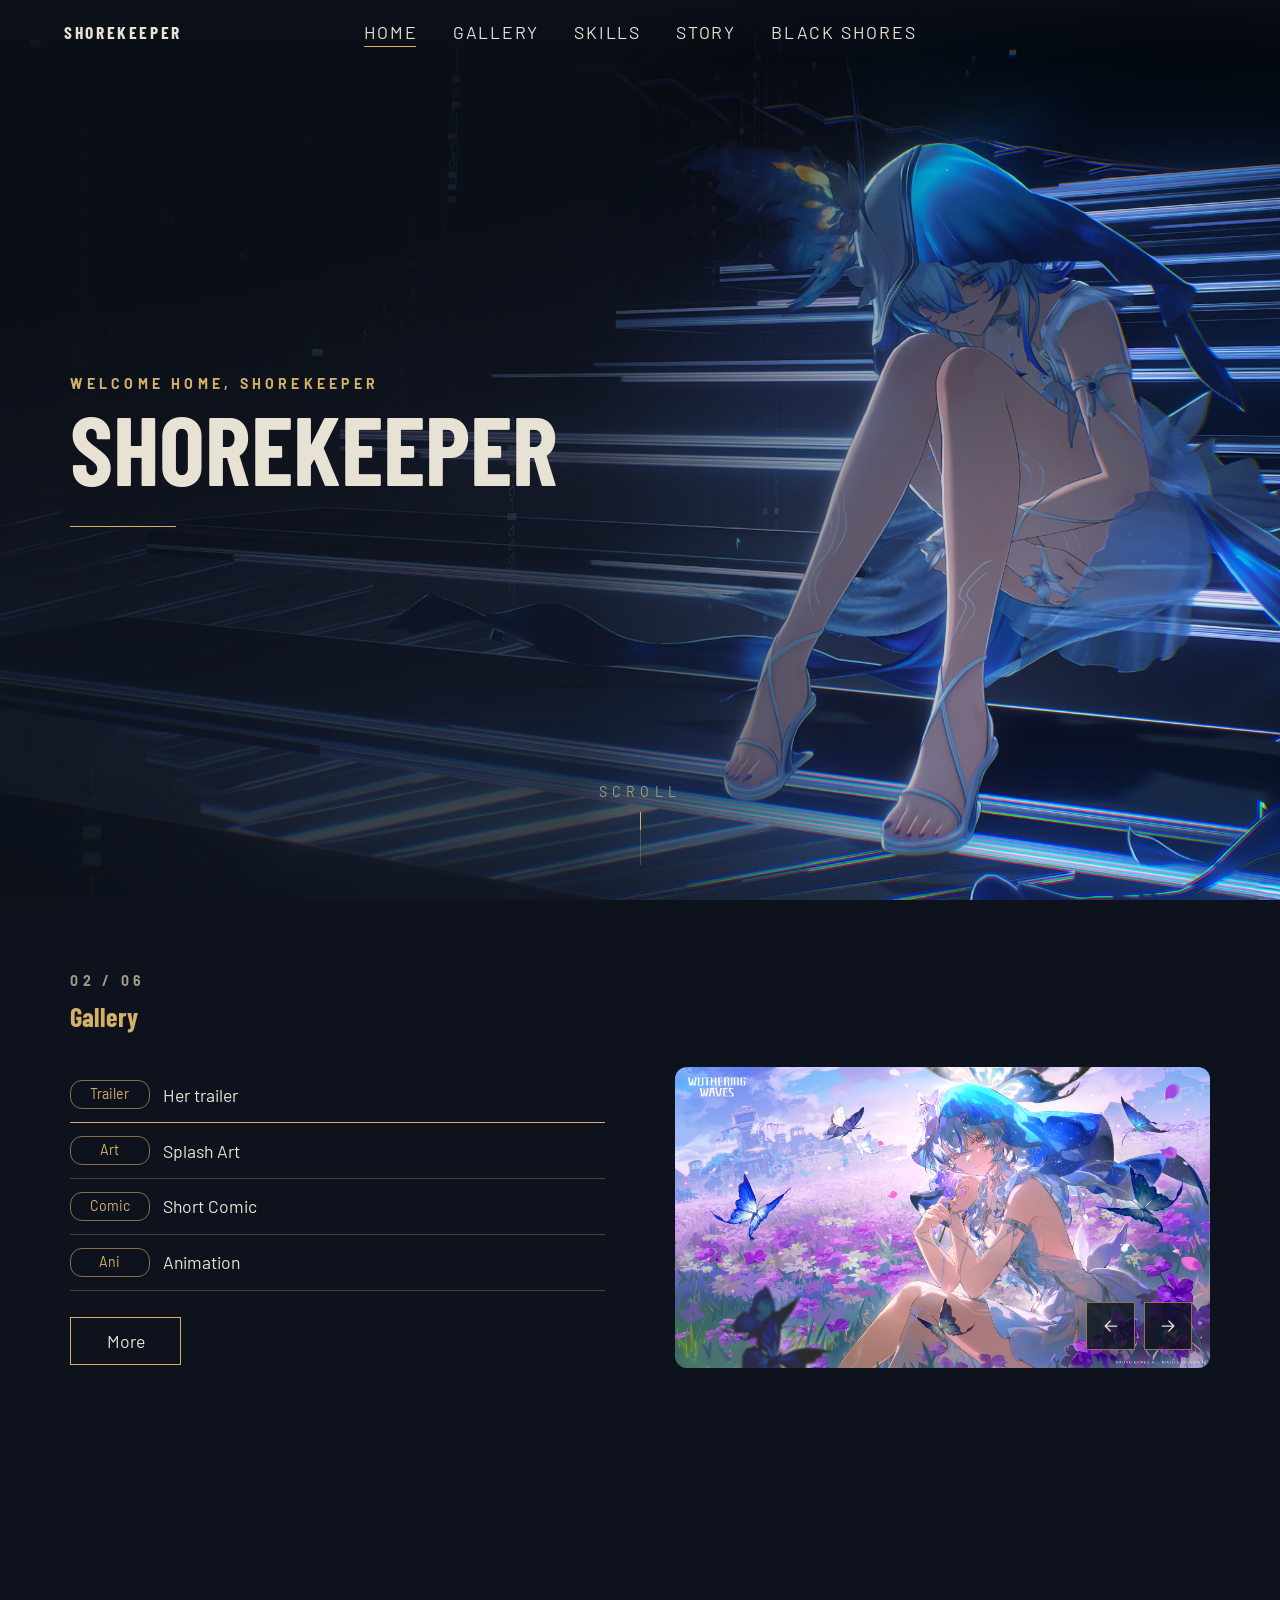
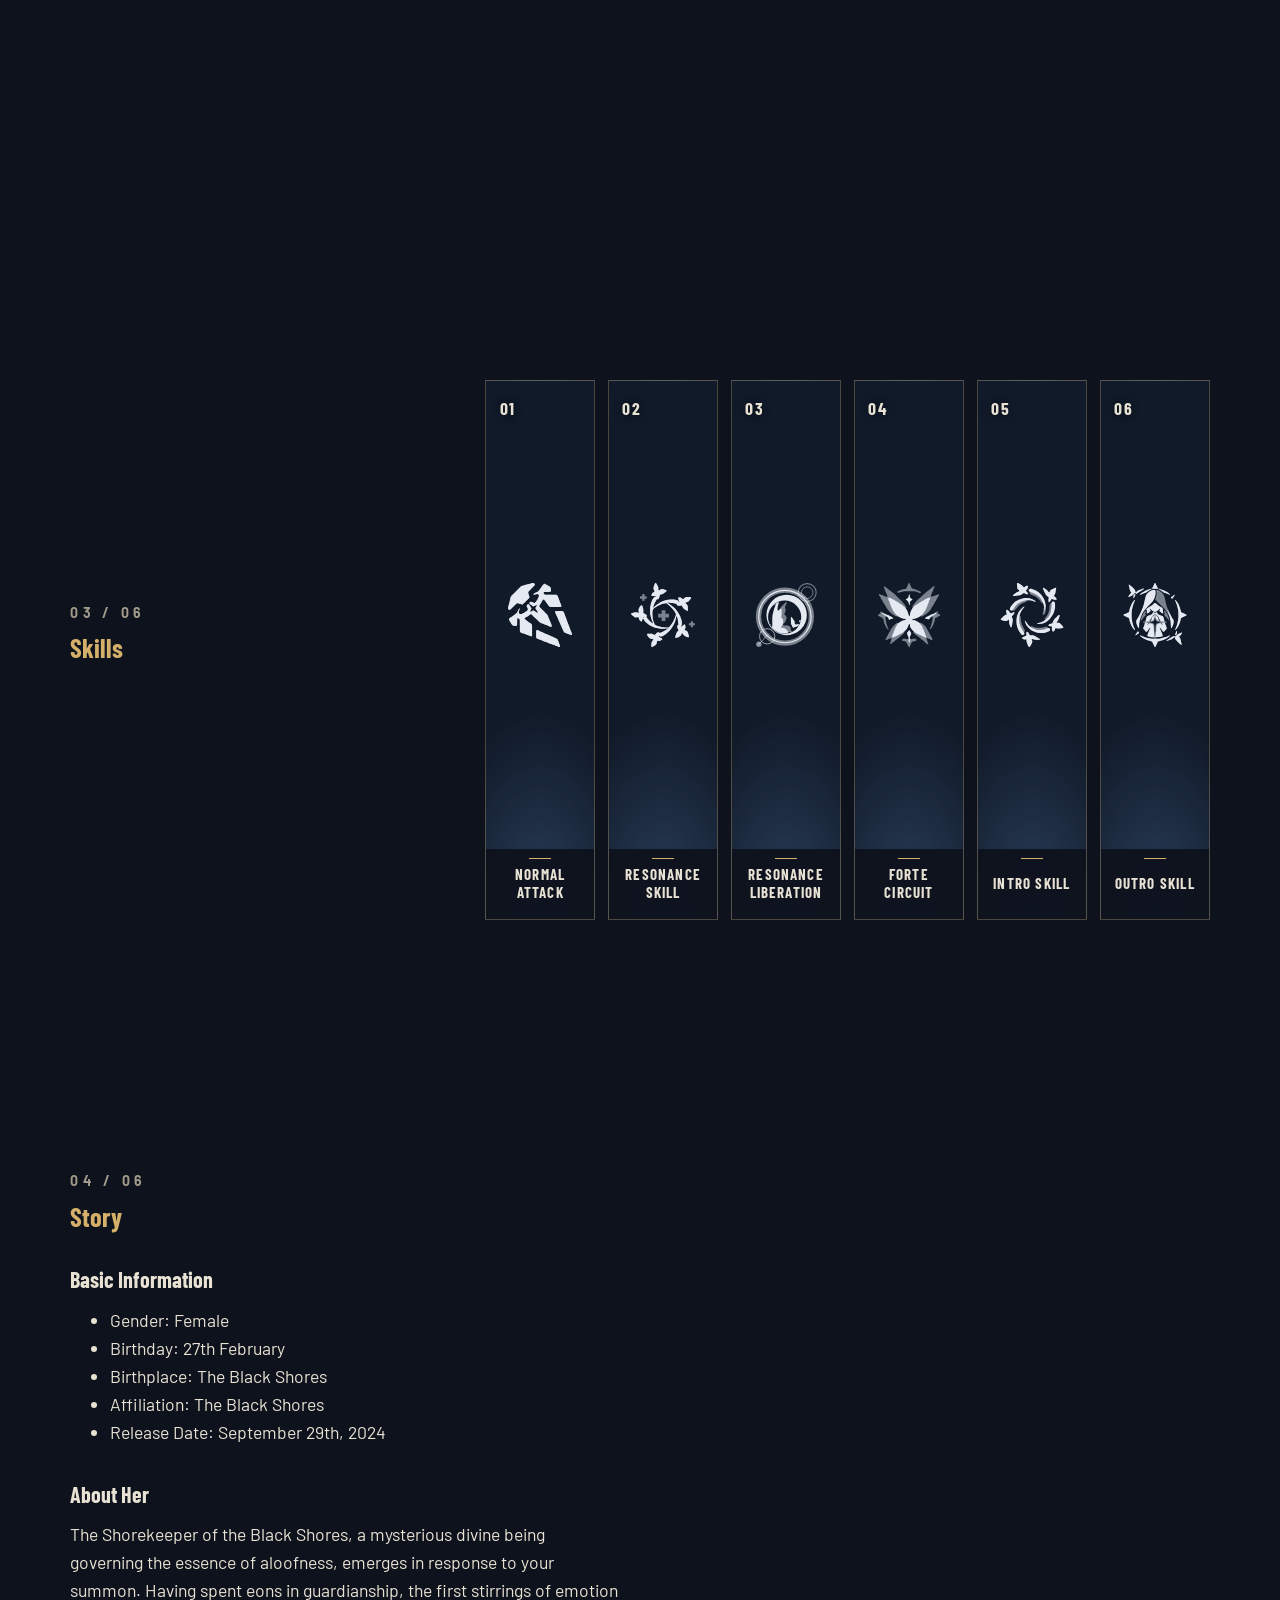
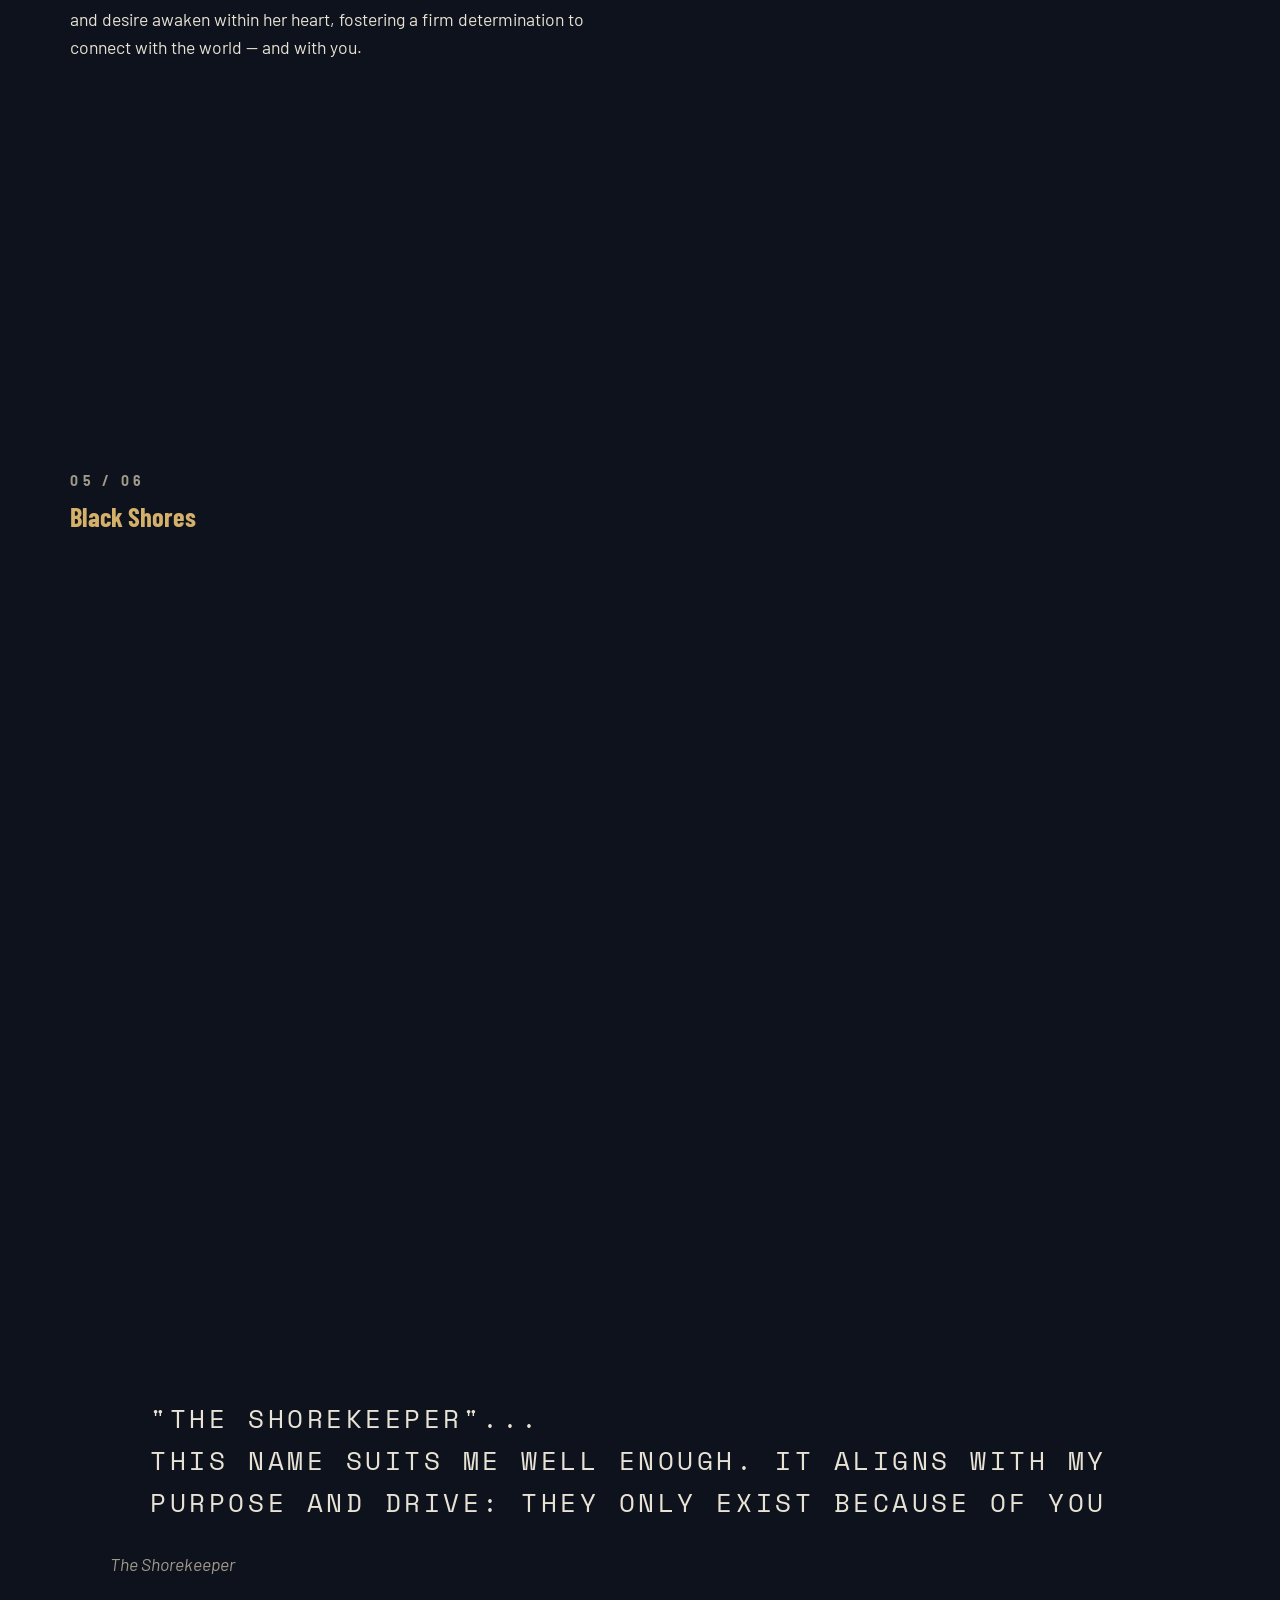
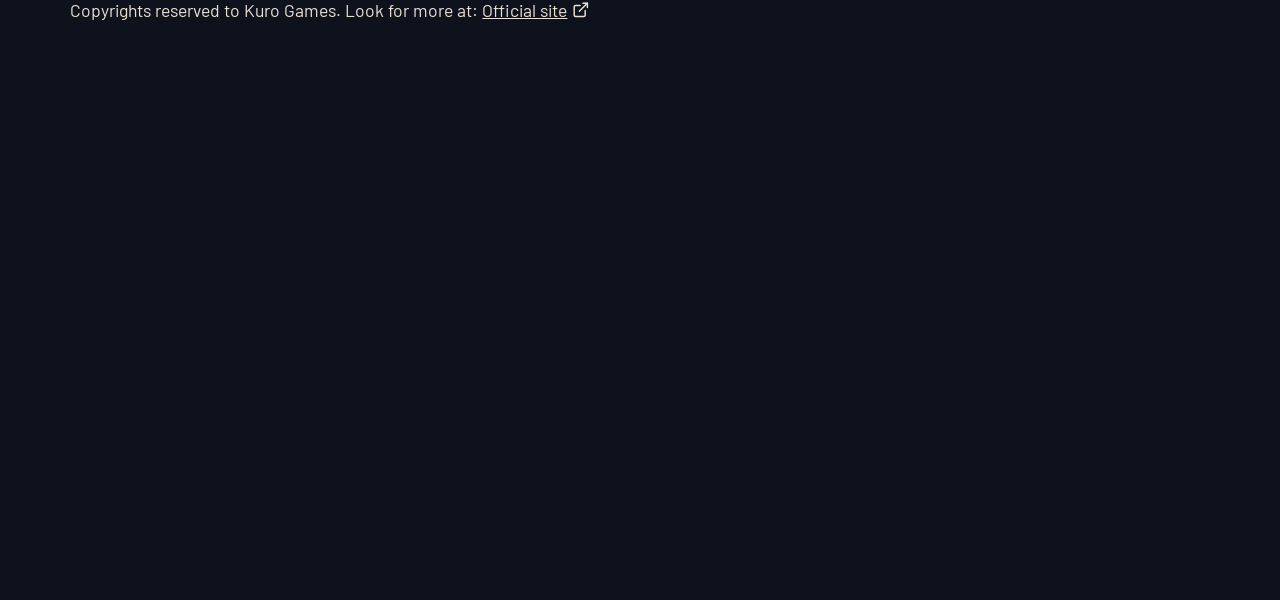
==== index.html @ 452207fc "Note for skills" ====
<!DOCTYPE html>
<html lang="en">
<head>
    <meta charset="UTF-8">
    <meta name="viewport" content="width=device-width, initial-scale=1">
    <title>Shorekeeper</title>
    <link rel = "preconnect" href = "https://fonts.googleapis.com">
    <link rel = "preconnect" href = "https://fonts.gstatic.com" crossorigin>
    <link href = "https://fonts.googleapis.com/css2?family=Barlow:wght@400;700&family=Barlow+Condensed:wght@700&display=swap" rel="stylesheet">
    <link rel = "stylesheet" href = "style.css">
    <script src = "script.js" defer></script>
</head>
<body>
    <header>
        <a href = "#home" class = "logo">Shorekeeper</a>
        <nav>
            <ul>
                <li><a href = "#home">Home</a></li>
                <li><a href = "#gallery">Gallery</a></li>
                <li><a href = "#skills">Skills</a></li>
                <li><a href = "#story">Story</a></li>
                <li><a href = "#black-shores">Black Shores</a></li>

            </ul>
        </nav>
    </header>
    <main>
        <!-- Stage 1: Replicate Kuro Games home menu -->
        <section id = "home" class = "screen">
            <img src="images/54.jpg" alt="Shorekeeper" class = "home-art">
            <div class = "home-shade"></div>
            <div class = "home-caption">
                <p class = "tagline">Welcome home, Shorekeeper</p>
                <h1>Shorekeeper</h1>
                <span class = "home-line" aria-hidden="true"></span>
            </div>
            <div class = "scroll-cue" aria-hidden="true">Scroll<span class = "scroll-line"></span></div>
        </section>
        <!--Stage 2: Gallery Simulation-->
        <section id = "gallery" class = "screen">
            <h2>Gallery</h2>
            <div class = "gallery-layout">
                <div class = "gallery-main">
                    <ul class = "gallery-list">
                        <li><span class ="tag">Trailer</span><span class = "item-title">Her trailer</span></li>
                        <li><span class = "tag">Art</span><span class = "item-title">Splash Art</span></li>
                        <li><span class = "tag">Comic</span><span class = "item-title">Short Comic</span></li>
                        <li><span class = "tag">Ani</span><span class = "item-title">Animation</span></li>
                    </ul>
                <a href = "#gallery" class = "more">More</a>
                </div>
                <div class="gallery-carousel">
                    <div class="gallery-track">
                        <img src="images/30.jpg" alt="Shorekeeper splash art" class="gallery-slide" draggable="false">
                        <img src="images/gallery-2.jpg" alt="Shorekeeper character trailer" class="gallery-slide" draggable="false">
                        <img src="images/gallery-3.jpg" alt="Shorekeeper birthday art" class="gallery-slide" draggable="false">
                        <img src = "images/gallery-1.jpg" alt = "Shorekeeper Animation Art" class = "gallery-slide" draggable="false">
                </div>
                <button class="carousel-button carousel-prev" type="button" aria-label="Previous image">
                    <svg viewBox="0 0 24 24" width="20" height="20" fill="none" stroke="currentColor" stroke-width="1.5" stroke-linecap="round" stroke-linejoin="round" aria-hidden="true"><path d="M19 12H5M11 6l-6 6 6 6"></path></svg>
                </button>
                <button class="carousel-button carousel-next" type="button" aria-label="Next image">
                    <svg viewBox="0 0 24 24" width="20" height="20" fill="none" stroke="currentColor" stroke-width="1.5" stroke-linecap="round" stroke-linejoin="round" aria-hidden="true"><path d="M5 12h14M13 6l6 6-6 6"></path></svg>
                </button>
                </div>

            </div>
        </section>
        <!--Stage 3: Replicate Skills page-->
        <section id = "skills" class = "screen skills">
            <img src ="images/14.jpg" alt = "" class = "skill-backdrop">
            <video class = "skill-video" src = "videos/chaos-theory.mp4" autoplay muted loop playsinline></video> 
            <div class = "skill-shade"></div>

            <div class = "skills-intro">
                <h2>Skills</h2>
            </div>

            <div class = "skill-hero">
                <p class = "skill-type">Resonance Skill</p>
                <h3 class = "skill-name">Chaos Theory</h3>
                <p class = "skill-short">Restore HP for nearby allies, summon Dim Star Butterflies to attack a target</p>
            </div>


        <ul class="skill-cards"></ul>



        <div class="skill-details">
            <h4>Mechanics</h4>
            <div class = "skill-what"></div>
            <ul class="skill-related">
                <li>Forte Circuit, Astral Chord: Collapsed Cores from her Normal Attacks turn into homing Flare Star Butterflies.</li>
                <li>Resonance Liberation, End Loop: creates a Stellarealm that keeps healing the team.</li>
            </ul>
        </div>
        </section>
        <!--Stage 4: Replicate Story Site-->
        <section id = "story" class = "screen">
            <h2>Story</h2>
            <section>
                <h3>Basic Information</h3>
                <ul>
                    <li>Gender: Female</li>
                    <li>Birthday: 27th February</li>
                    <li>Birthplace: The Black Shores</li>
                    <li>Affiliation: The Black Shores</li>
                    <li>Release Date: September 29th, 2024</li>
                </ul>
            </section>
            <section id = "about">
                <h3>About Her</h3>
                <p>The Shorekeeper of the Black Shores, a mysterious divine being governing the essence of aloofness, emerges in response to your summon. Having spent eons in guardianship, the first stirrings of emotion and desire awaken within her heart, fostering a firm determination to connect with the world — and with you.</p>
            </section>
        </section>
  
        <section id = "black-shores" class = "screen">
            <h2>Black Shores</h2>
        </section>
    </main>
        <!--Stage 6: Footage-->
        <footer id = "end" class = "screen">
        <figure>
            <blockquote class = "end-quote">
                <p>"The Shorekeeper"... <br>
                    This name suits me well enough. It aligns with my purpose and drive: they only exist because of you
                </p>
            </blockquote>
            <figcaption>The Shorekeeper</figcaption>
        </figure>
            <p>Copyrights reserved to Kuro Games. Look for more at: <a href = "https://wutheringwaves.kurogames.com/en/main#resonators">Official site<svg class="icon" aria-hidden="true" viewBox="0 0 24 24" fill="none" stroke="currentColor"
        stroke-width="2" stroke-linecap="round" stroke-linejoin="round">
        <path d="M15 3h6v6"/>
        <path d="M10 14 21 3"/>
        <path d="M18 13v6a2 2 0 0 1-2 2H5a2 2 0 0 1-2-2V8a2 2 0 0 1 2-2h6"/>
</svg>
</a></p>
        </footer>
    <div class="term-tip" id="term-tip" role="tooltip">
        <p class="term-tip-title"></p>
        <p class="term-tip-text"></p>
    </div>

</body>
</html>
---- style.css ----
*{
    box-sizing: border-box;
}

html{
    font-size: 110%;
    scroll-padding-top: var(--space-8);
}

@font-face {
    font-family: "Space Mono";
    src: url("fonts/SpaceMono-Regular.ttf")format("truetype");
    font-weight: 400;
    font-display: swap;
}

:root{
    --color-bg: #0d121c;
    --color-text: #e8e2d4;
    --color-muted: #a19a8b;
    --color-accent: #d4b06a;
    --color-accent-border: rgb(212 176 106/0.6);
    --color-accent-line: rgb(212 176 106/0.3);
    --font-body: "Barlow", "Segoe UI", Arial, sans-serif;
    --font-heading: "Barlow Condensed", "Barlow", "Segoe UI", Arial, sans-serif;
    --font-quote: "Space Mono", monospace;
    --space-side: 5vw;
    --color-ice: #8fd3ff;
    --color-shade-dark: rgb(13 18 28 / 0.8);
    --color-shade-clear: rgb(13 18 28 / 0.1);
    --gradient-shade: linear-gradient(to right, var(--color-shade-dark) 45%, var(--color-shade-clear) 80%);
    
    --text-sm: 0.8rem;
    --text-base: 1rem;
    --text-md: 1.25rem;
    --text-lg: 1.563rem;
    --text-xl: 1.953rem;
    --text-2xl: 2.441rem;
    --text-3xl: 3.052rem;
    --text-display: clamp(var(--text-3xl), 10vw, 5.5rem);
    --space-1: 0.25rem;
    --space-2: 0.5rem;
    --space-3: 0.75rem;
    --space-4: 1rem;
    --space-5: 1.5rem;
    --space-6: 2rem;
    --space-7: 3rem;
    --space-8: 4rem;

    --duration-1: 150ms;
    --duration-2: 200ms;
    --duration-3: 250ms;
    --duration-4: 400ms;
    --duration-5: 700ms;
    --duration-6: 1600ms;
    --duration-7: 1800ms;
    --delay-step: 80ms;

    --ease-standard: cubic-bezier(0.4, 0, 0.2, 1);
    --ease-decelerate: cubic-bezier(0, 0, 0.2, 1);
    --ease-accelerate: cubic-bezier(0.4, 0, 0, 1);

}


p,
ul {
  margin-top: 0;
  margin-bottom: var(--space-4);
}


body {
    font-family: var(--font-body);
    background-color: var(--color-bg);
    color: var(--color-text);
    margin: 0;
    font-size: var(--text-base);
    line-height: 1.6;

}

main p{
    max-width: 55ch;
}

a {
    color: var(--color-text);
}

h1,
h2,
h3,
  .logo{
      font-family: var(--font-heading);
      line-height: 1.15;
  }

h1 {
  font-size: var(--text-display);
  text-transform: uppercase;
  line-height: 0.9;
}


h3{
  font-size: var(--text-md);
}

h1 {
  margin: 0;
}
 
h2 {
  margin: 0 0 var(--space-6);
}
 
h3 {
  margin: var(--space-6) 0 var(--space-3);
}
 
h4 {
  margin: var(--space-5) 0 var(--space-2);
}


header {
  position: fixed;
  top: 0;
  left: 0;
  right: 0;
  z-index: 10;
  padding: var(--space-4) var(--space-side);
  background-image: linear-gradient(to bottom, rgb(13 18 28 / 0.7), transparent);
  display: flex;
  align-items: center;
  flex-wrap: wrap;
  gap: var(--space-4) var(--space-7);
}



.logo{
    font-weight: 700;
    text-transform: uppercase;
    letter-spacing: 0.15rem;
    text-decoration: none;
}

.icon {
  width: 1em;
  height: 1em;
  vertical-align: -0.125em;
  margin-left: var(--space-1);
}


h2{
    color: var(--color-accent);
}

.screen-num {
  margin: 0 0 var(--space-2);
  font-size: var(--text-sm);
  font-weight: 700;
  letter-spacing: 0.3em;
  text-transform: uppercase;
  color: var(--color-muted);
}


.tagline {
  margin-bottom: var(--space-2);
  font-size: var(--text-sm);
  font-weight: 700;
  text-transform: uppercase;
  letter-spacing: 0.3em;
  color: var(--color-accent);
  animation: loang var(--duration-5) var(--ease-decelerate) both;
}


nav{
    margin-left: auto;

}

nav a {
    position: relative;
    text-decoration: none;
    text-transform: uppercase;
    letter-spacing: 0.1rem;
}

nav a::after{
    position: absolute;
    content: "";
    left: 0;
    right: 0.1rem;
    bottom: calc(-1 * var(--space-1));
    height: 1px;
    background-color: var(--color-accent);
    transform: scaleX(0);
    transform-origin: left;
    transition: transform var(--duration-1) var(--ease-standard);
}

nav a:hover::after,
nav a:focus-visible::after,
nav a[aria-current = "location"]::after {
    transform: scaleX(1);
}

nav ul {
    display: flex;
    flex-wrap: wrap;
    gap: 0.75rem 2rem;
    margin: 0;
    padding: 0;
    list-style-type: none;
}

.screen{
    min-height: 100vh;
    padding: var(--space-8);
}

figcaption {
    font-style: italic;
    color: var(--color-muted);
}

.end-quote{
    font-family: var(--font-quote);
    font-size: 1.5rem;
    text-transform: uppercase;
    letter-spacing: 0.2rem;
}

#home {
    position: relative;
    z-index: 0;
    overflow: hidden;
    display: flex;
    flex-direction: column;
    justify-content: center;
}

.home-art {
    position: absolute;
    inset: 0;
    width: 100%;
    height: 100%;
    object-fit: cover;
    z-index: -2;
    animation: art-in var(--duration-6) var(--ease-decelerate) both;
}

.home-caption h1 {
    animation: loang-wide var(--duration-5) var(--ease-decelerate) var(--delay-step) both;
}

.home-line {
    display: block;
    width: 6rem;
    height: 1px;
    margin-top: var(--space-6);
    background-color: var(--color-accent);
    animation: loang var(--duration-5) var(--ease-decelerate) calc(2 * var(--delay-step)) both;

}

.scroll-cue {
    position: absolute;
    left: 0;
    right: 0;
    bottom: var(--space-6);
    font-size: var(--text-sm);
    letter-spacing: 0.3rem;
    text-transform: uppercase;
    text-align: center;
    color: var(--color-muted);
    animation: loang var(--duration-5) var(--ease-decelerate) calc(4 * var(--delay-step)) both;

}

.scroll-line {
    position: relative;
    display: block;
    width: 1px;
    height: 3rem;
    margin: var(--space-2) auto 0;
    overflow: hidden;
    background-color: var(--color-accent-line);
}

.scroll-line::after{
    content: "";
    position: absolute;
    top: 0;
    left: 0;
    width: 1px;
    height: 1rem;
    background-color: var(--color-accent);
    animation: cue-drop var(--duration-7) var(--ease-standard) infinite;
}
.home-caption .tagline {
    animation: loang var(--duration-5) var(--ease-decelerate) both;
}


@keyframes loang {
  from {
    opacity: 0;
    filter: blur(12px);
    transform: translateX(24px);
  }
}

@keyframes loang-wide {
  from {
    opacity: 0;
    filter: blur(12px);
    transform: translateX(-24px);
    letter-spacing: 0.3rem;
  }
}

@keyframes art-in {
    from {
      opacity: 0;
      transform: scale(1.08);
    } 
}

@keyframes cue-drop {
    0% {
      transform: translateY(-100%);
    } 
    70% {
      transform: translateY(300%);
    }
    100% {
      transform: translateY(300%);
    }
}

@media (prefers-reduced-motion: reduce) {
  :root {
    --duration-1: 0ms;
    --duration-2: 0ms;
    --duration-3: 0ms;
    --duration-4: 0ms;
    --duration-5: 150ms;
    --duration-6: 150ms;
    --delay-step: 0ms;
  }
 
  .tagline,
  .home-caption h1,
  .home-line,
  .scroll-cue,
  .home-art {
    animation-name: fade-in;
  }
 
  .scroll-line::after {
    animation: none;
  }
}
 
@keyframes fade-in {
  from {
    opacity: 0;
  }
}


.home-shade{
    position: absolute;
    inset: 0;
    background-image: var(--gradient-shade);
    z-index: -1;
}


.gallery-layout{
    display: grid;
    grid-template-columns: repeat(auto-fit, minmax(20rem, 1fr));
    gap: var(--space-6) var(--space-8);
}

.gallery-carousel {
  position: relative;
  overflow: hidden;
  aspect-ratio: 16 / 9;
  border-radius: 12px;
  touch-action: pan-y;
}
 
.gallery-track {
  display: flex;
  height: 100%;
  transition: transform var(--duration-4) var(--ease-standard);
}
 
.gallery-slide {
  flex: 0 0 100%;
  width: 100%;
  height: 100%;
  object-fit: cover;
  user-select: none;
}
 
.carousel-button {
  position: absolute;
  bottom: var(--space-4);
  width: 2.75rem;
  height: 2.75rem;
  display: flex;
  align-items: center;
  justify-content: center;
  padding: 0;
  border: 1px solid var(--color-accent-border);
  background-color: var(--color-shade-dark);
  color: var(--color-text);
  cursor: pointer;
  transition: color var(--duration-1) var(--ease-standard), border-color var(--duration-1) var(--ease-standard);
}
 
.carousel-prev {
  right: calc(var(--space-4) + 2.75rem + var(--space-2));
}
 
.carousel-next {
  right: var(--space-4);
}
 
.carousel-button:hover,
.carousel-button:focus-visible {
  border-color: var(--color-accent);
  color: var(--color-accent);
}
 
.carousel-button:focus-visible {
  outline: 2px solid var(--color-text);
  outline-offset: 2px;
}


.gallery-list {
    max-width: 40rem;
    margin: 0;
    padding: 0;
    list-style-type: none;
}

.gallery-list li {
    position: relative;
    padding: var(--space-3) 0;
    border-bottom: 1px solid var(--color-accent-line);
    display: flex;
    align-items: center;
}

.gallery-list li::after{
    content: "";
    position: absolute;
    left: 0;
    right: 0;
    bottom: -1px;
    height: 1px;
    background-color: var(--color-accent);
    transform: scaleX(0);
    transform-origin: left;
    transition: transform var(--duration-2) var(--ease-standard);
}

.item-title{
    display: inline-block;
    transition: transform var(--duration-2) var(--ease-standard);
}

.gallery-list li:hover::after,
.gallery-list li.is-current::after {
    transform: scaleX(1);
}

.gallery-list li:hover .item-title,
.gallery-list.is-current:hover .item-title {
    transform: translateX(6px);
}

.tag{
    font-size: 0.8rem;
    padding: 2px var(--space-3);
    margin-right: var(--space-3);
    border: 1px solid var(--color-accent-border);
    border-radius: 12px;
    color: var(--color-accent);
    width: 4.5rem;
    display: inline-block;
    text-align: center;
}

.more{
    position: relative;
    z-index: 0;
    display: inline-block;
    margin-top: var(--space-5);
    padding: var(--space-2) var(--space-6);
    border: 1px solid var(--color-accent);
    text-decoration: none;
    transition: color var(--duration-2) var(--ease-standard);
}

.more::before{
    content: "";
    position: absolute;
    inset: 0;
    z-index: -1;
    background-color: var(--color-accent);
    transform: scaleX(0);
    transform-origin: left;
    transition: transform var(--duration-2) var(--ease-standard);
}

.more:hover,
.more:focus-visible{
    color: var(--color-bg);
}

.more:hover::before,
.more:focus-visible::before{
    transform: scaleX(1);
}

/* Skills */

.skills {
    position: relative;
    z-index: 0;
    display: grid;
    grid-template-columns: minmax(0, 1fr) minmax(0, 2fr);
    gap: var(--space-6) var(--space-7);
    align-items: center;
}
 
.skill-backdrop{
    object-fit: cover;
    filter: blur(8px) brightness(0.5);
    z-index: -3;
}

.skill-backdrop,
.skill-video,
.skill-shade {
  display: none;
  position: absolute;
  top: 0;
  left: 0;
  width: 100%;
  height: 100vh;
}
 
.skill-video {
    object-fit: cover;
    z-index: -2;
}
 
.skill-shade {
    background-image: var(--gradient-shade);
    z-index: -1;
}
 
.skill-hero,
.skill-details {
    display: none;
}
 
.skill-cards {
    display: flex;
    gap: var(--space-3);
    margin: 0;
    padding: 0;
    list-style-type: none;
}
 
.skill-card {
    position: relative;
    flex: 1 1 0;
    height: 60vh;
    overflow: hidden;
    border: 1px solid var(--color-accent-line);
    transition: flex-grow var(--duration-3) var(--ease-standard), border-color var(--duration-1) var(--ease-standard);
}
 
.skill-card img {
  display: block;
  width: 100%;
  height: 100%;
  object-fit: cover;
  transition: flex-grow var(--duration-4) var(--ease-standard), opacity var(--duration-3) var(--ease-standard);

}
 
.skill-card:hover,
.skill-card:has(.card-button:focus-visible) {
  flex-grow: 1.41;
  border-color: var(--color-accent);
}

.skill-card:hover img,
.skill-card.skill-card:has(.card-button:focus-visible){
  transform: scale(1.12);
}

.skill-cards:hover img {
  opacity: 0.5;
}

.skill-cards .skill-card:hover img {
  opacity: 1;
}

.card-name {
  position: absolute;
  left: 0;
  right: 0;
  bottom: 0;
  height: 4rem;
  padding: 0 var(--space-2);
  display: flex;
  align-items: center;
  justify-content: center;
  background-color: var(--color-shade-dark);
  color: var(--color-text);
  text-align: center;
  line-height: 1.2;
}

.card-num {
  position: absolute;
  top: var(--space-3);
  left: var(--space-3);
  z-index: 1;
  font-family: var(--font-heading);
  font-weight: 700;
  letter-spacing: 0.1em;
  color: var(--color-text);
  text-shadow: 0 0 2px var(--color-bg), 0 0 8px var(--color-bg);
}

.card-button {
  display: block;
  width: 100%;
  height: 100%;
  padding: 0;
  border: 0;
  background: none;
  color: inherit;
  font: inherit;
  cursor: pointer;
}
 
.card-button:focus-visible {
  outline: none;
}
 
.skill-card:has(.card-button:focus-visible) {
  outline: 2px solid var(--color-text);
  outline-offset: 3px;
}


.skill-card.is-active {
  border-color: var(--color-accent);
}
 
.skill-type {
  margin: 0;
  color: var(--color-accent);
  text-transform: uppercase;
  letter-spacing: 0.15rem;
}
 
.skill-name {
  margin: var(--space-2) 0 var(--space-4);
  font-size: 3rem;
}
 


.skills.is-open {
    grid-template-columns: minmax(0, 1fr) 9rem;
    grid-template-rows: 100vh auto;
    padding-top: 0;
}

.skills.is-open .skills-intro{
    display: none;
}

.skills.is-open .skill-video,
.skills.is-open .skill-shade {
  display: block;
}
 
.skills.is-open .skill-hero {
  display: block;
  max-width: 32rem;
}
 
.skills.is-open .skill-cards {
  flex-direction: column;
  height: 30rem;
  gap: var(--space-2);
}
 
.skills.is-open .skill-card {
  height: 4.5rem;
}
 
.skills.is-open .card-name {
  height: 1.5rem;
  font-size: 0.8rem;
}
 
.skills.is-open .card-num {
  display: none;
}


.skills.is-open .skill-details {
  display: block;
  grid-column: 1 / -1;
  max-width: 55ch;
}

.skills.is-open .skill-backdrop,
.skills.is-open .skill-video,
.skills.is-open .skill-shade {
  display: block;
}

@media (min-width: 1100px) {
  header {
    display: grid;
    grid-template-columns: 1fr auto 1fr;
  }
 
  .logo {
    justify-self: start;
  }

  nav {
    margin: 0;
  }
}
 
 
@media (max-width: 1000px) {
  header {
    flex-direction: column;
    gap: 0.5rem;
    padding: 0.75rem var(--space-side);
  }
 
  nav ul {
    justify-content: center;
    gap: 0.5rem 1.25rem;
  }
 
  .skills {
    grid-template-columns: minmax(0, 1fr);
  }
 
  .skill-cards {
    display: grid;
    grid-template-columns: repeat(3, minmax(0, 1fr));
  }
 
  .skill-card {
    height: 12rem;
  }
 
  .skills.is-open {
    grid-template-columns: minmax(0, 1fr);
  }
 
  .skills.is-open .skill-hero,
  .skills.is-open .skill-cards {
    grid-row: 1;
    grid-column: 1;
  }
 
  .skills.is-open .skill-cards {
    grid-template-columns: repeat(3, minmax(0, 1fr));
    align-self: end;
    margin-bottom: 2rem;
    height: auto;
  }
  
    .home-shade,
  .skill-shade {
    background-image: none;
    background-color: var(--color-shade-dark);
  }

  .skills.is-open .card-name {
    height: 2.25rem;
  }
 
  figure,
  blockquote {
    margin-left: 0;
    margin-right: 0;
  }
}

:root {
  --color-shade-solid: rgb(13 18 28 / 0.94);
}
 
.skill-card {
  background-color: #111a29;
  background-image: radial-gradient(ellipse 140% 55% at 50% 100%, rgb(110 160 225 / 0.28), transparent 70%);
}
 
.skill-card img {
  object-fit: contain;
  padding: 0 14% 4rem;
}
 
.skills.is-open .skill-card img {
  padding: 0.35rem 0 1.65rem;
}
 
.card-name {
  background-color: var(--color-shade-solid);
  color: var(--color-text);
  font-family: var(--font-heading);
  font-weight: 700;
  text-transform: uppercase;
  letter-spacing: 0.08em;
  font-size: 0.85rem;
}
 
.card-name::before {
  content: "";
  position: absolute;
  top: 0.55rem;
  left: 50%;
  width: 1.25rem;
  height: 1px;
  margin-left: -0.625rem;
  background-color: var(--color-accent);
}
 
.skill-card.is-active .card-name {
  color: var(--color-accent);
}
 
.skills.is-open .card-name {
  font-size: 0.68rem;
}
 
.skills.is-open .card-name::before {
  display: none;
}
 
@media (max-width: 1000px) {
  .skills.is-open .skill-card img {
    padding: 0.35rem 0 2.4rem;
  }
}

.what-title {
  margin: var(--space-5) 0 var(--space-1);
  font-size: var(--text-base);
}
 
.what-title:first-child {
  margin-top: 0;
}
 
.skill-what ul {
  padding-left: var(--space-5);
}
 
.skill-what li {
  margin-bottom: var(--space-1);
}
 
.skill-what li::marker {
  color: var(--color-accent);
}
 
.hl {
  color: var(--color-accent);
  font-weight: inherit;
}
 
.term {
  padding: 0;
  border: none;
  background: none;
  font: inherit;
  color: var(--color-accent);
  text-decoration: underline dotted;
  text-underline-offset: 0.2em;
  cursor: help;
}
 
.term:hover {
  text-decoration-style: solid;
}
 
.term:focus-visible {
  outline: 2px solid var(--color-text);
  outline-offset: 2px;
}
 
.term-tip {
  position: absolute;
  top: 0;
  left: 0;
  z-index: 20;
  width: max-content;
  max-width: min(22rem, calc(100vw - 2rem));
  padding: var(--space-3) var(--space-4);
  background-color: #111a29;
  border: 1px solid var(--color-accent-line);
  border-radius: 4px;
  box-shadow: 0 0.5rem 1.5rem rgb(0 0 0 / 0.5);
  font-size: 0.9rem;
  line-height: 1.5;
  opacity: 0;
  visibility: hidden;
  transform: translateY(4px);
  transition: opacity var(--duration-1) var(--ease-decelerate),
              transform var(--duration-1) var(--ease-decelerate),
              visibility var(--duration-1);
}
 
.term-tip.is-visible {
  opacity: 1;
  visibility: visible;
  transform: none;
}
 
.term-tip-title {
  margin: 0 0 var(--space-2);
  padding-bottom: var(--space-2);
  border-bottom: 1px solid rgb(228 233 242 / 0.15);
  font-weight: 700;
}
 
.term-tip-text {
  margin: 0;
}
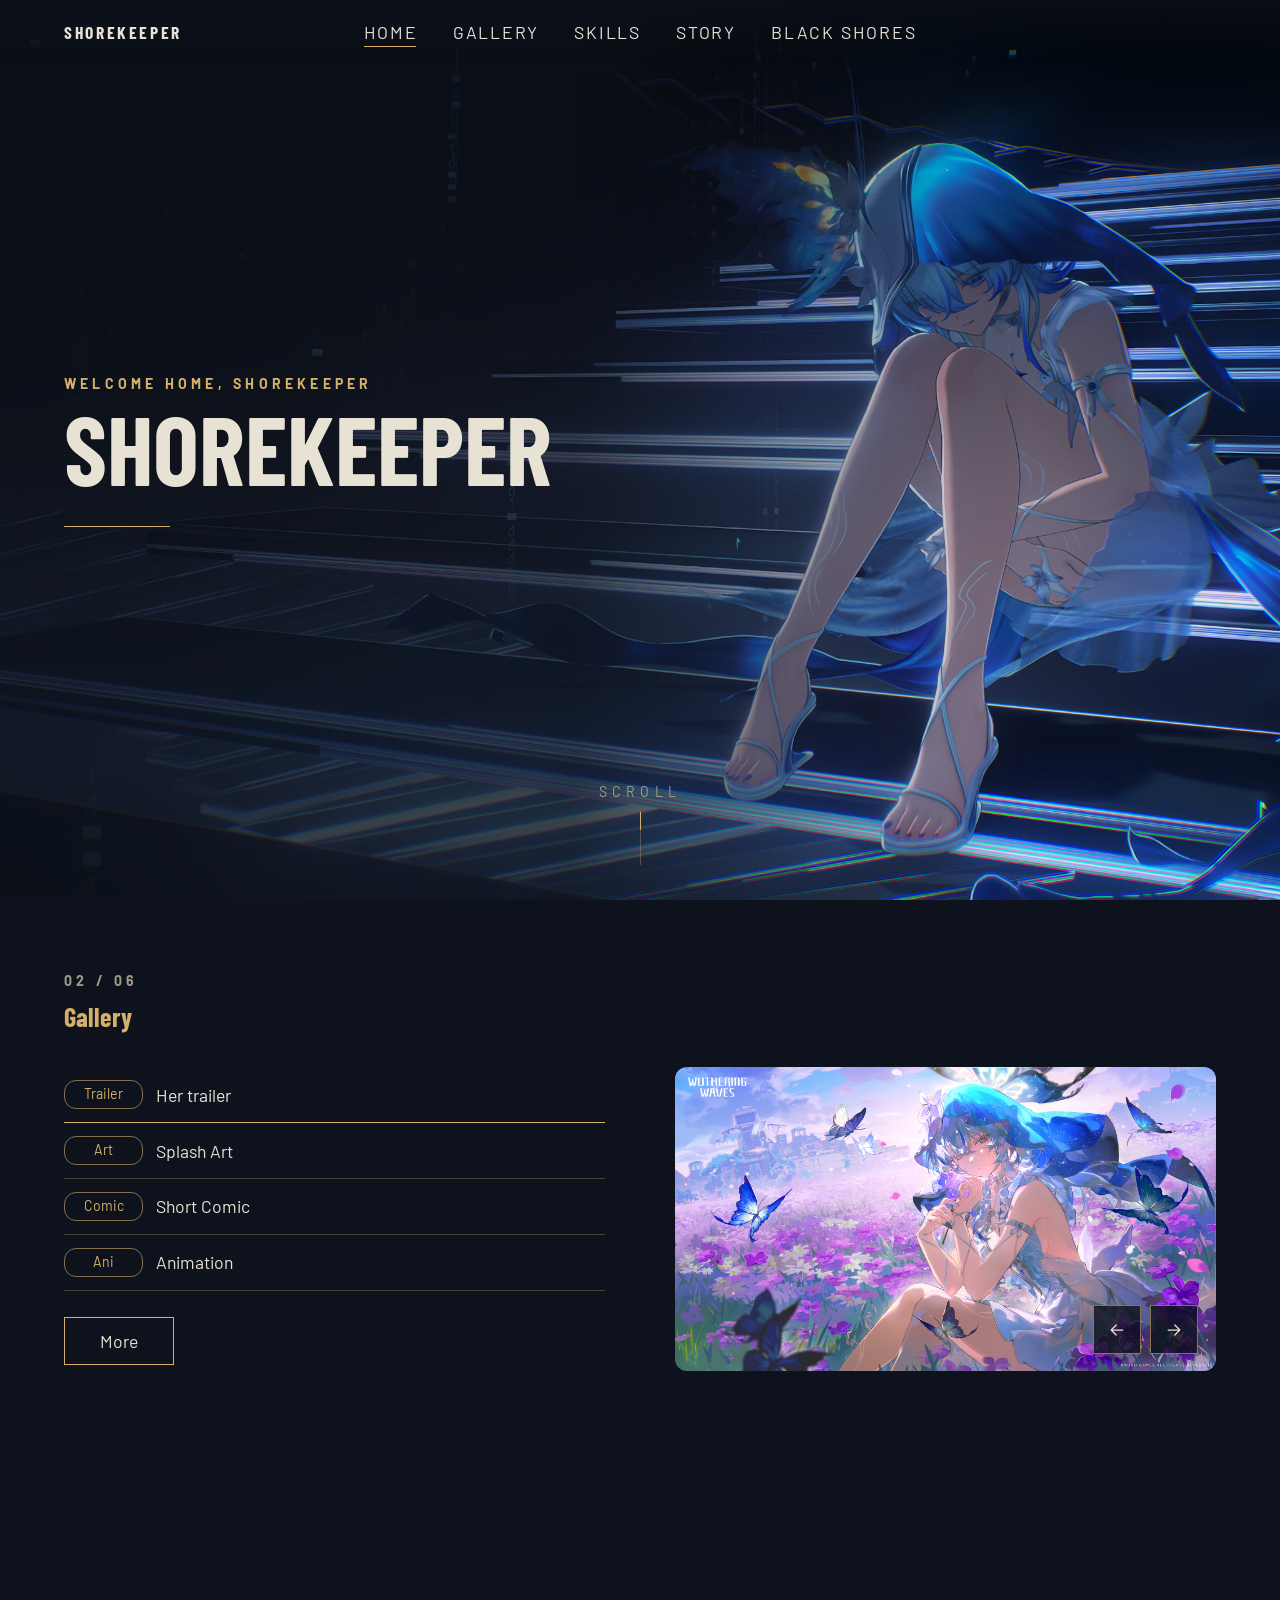
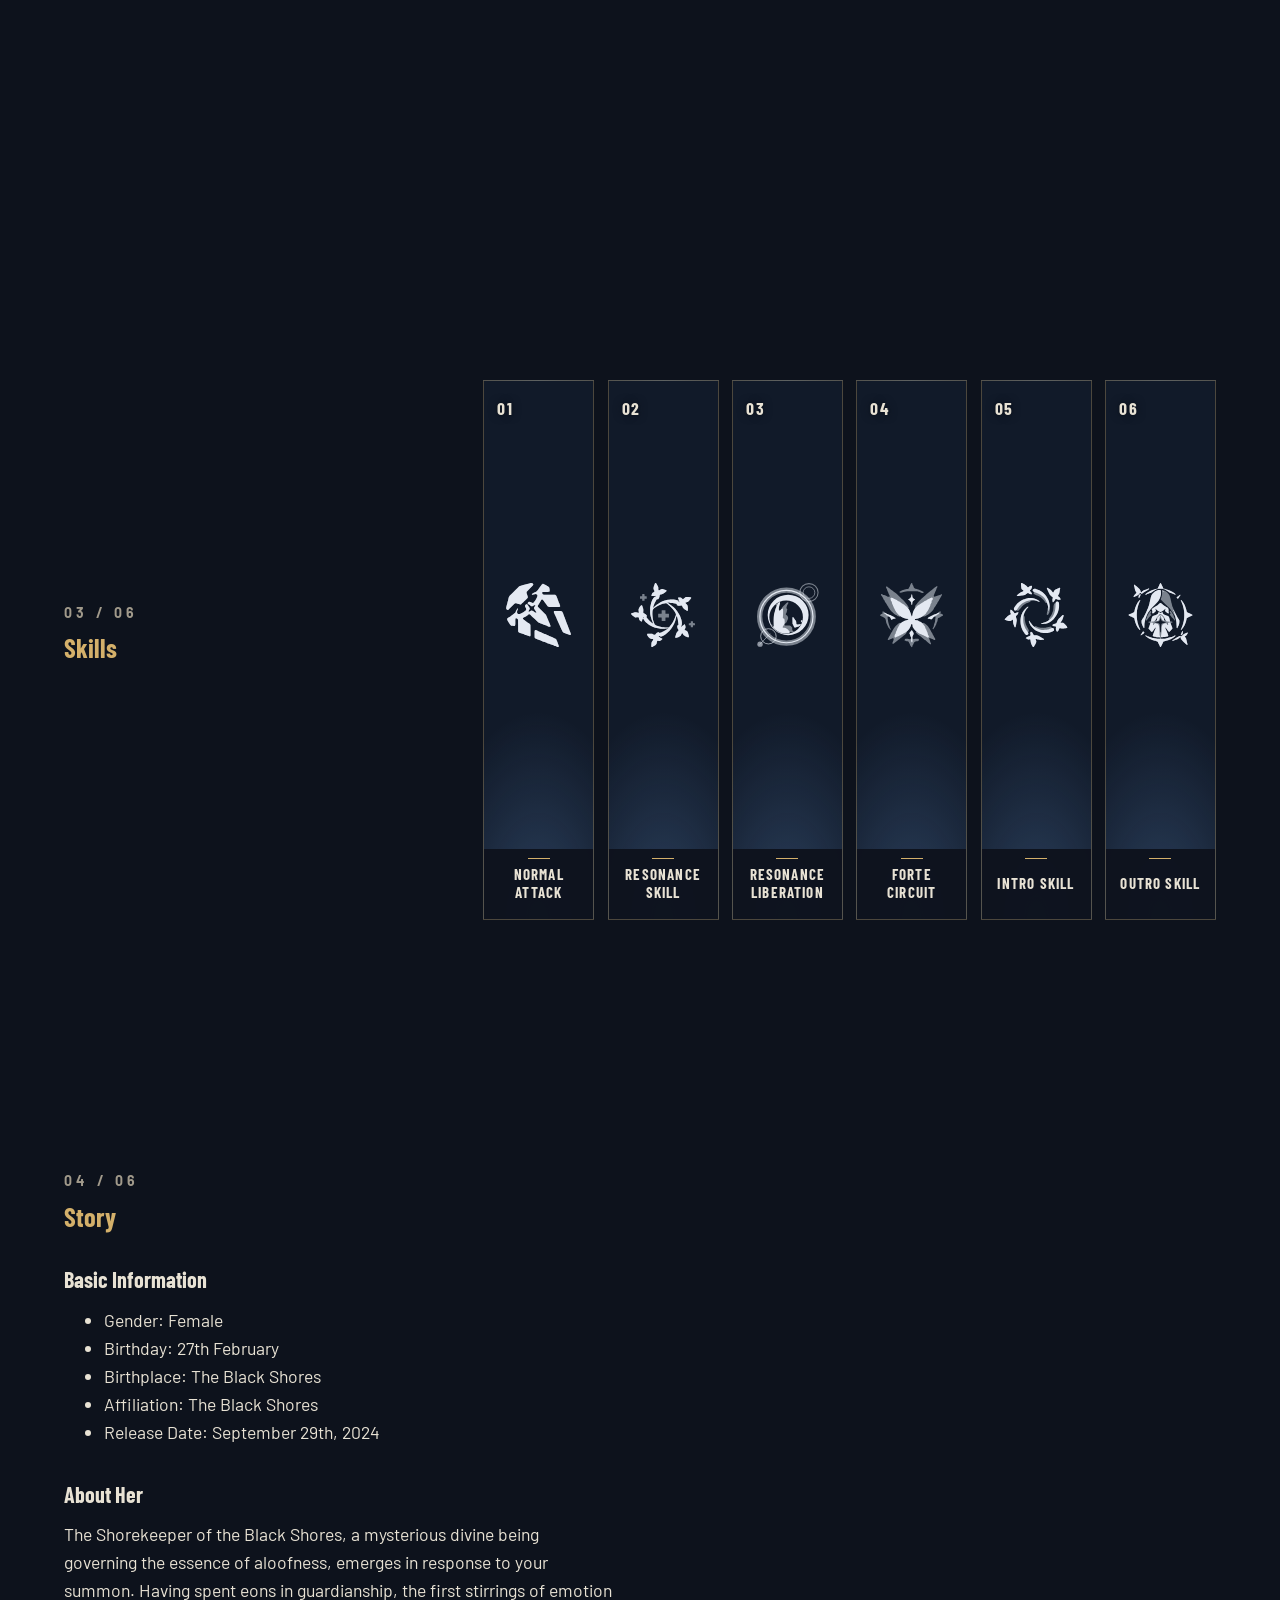
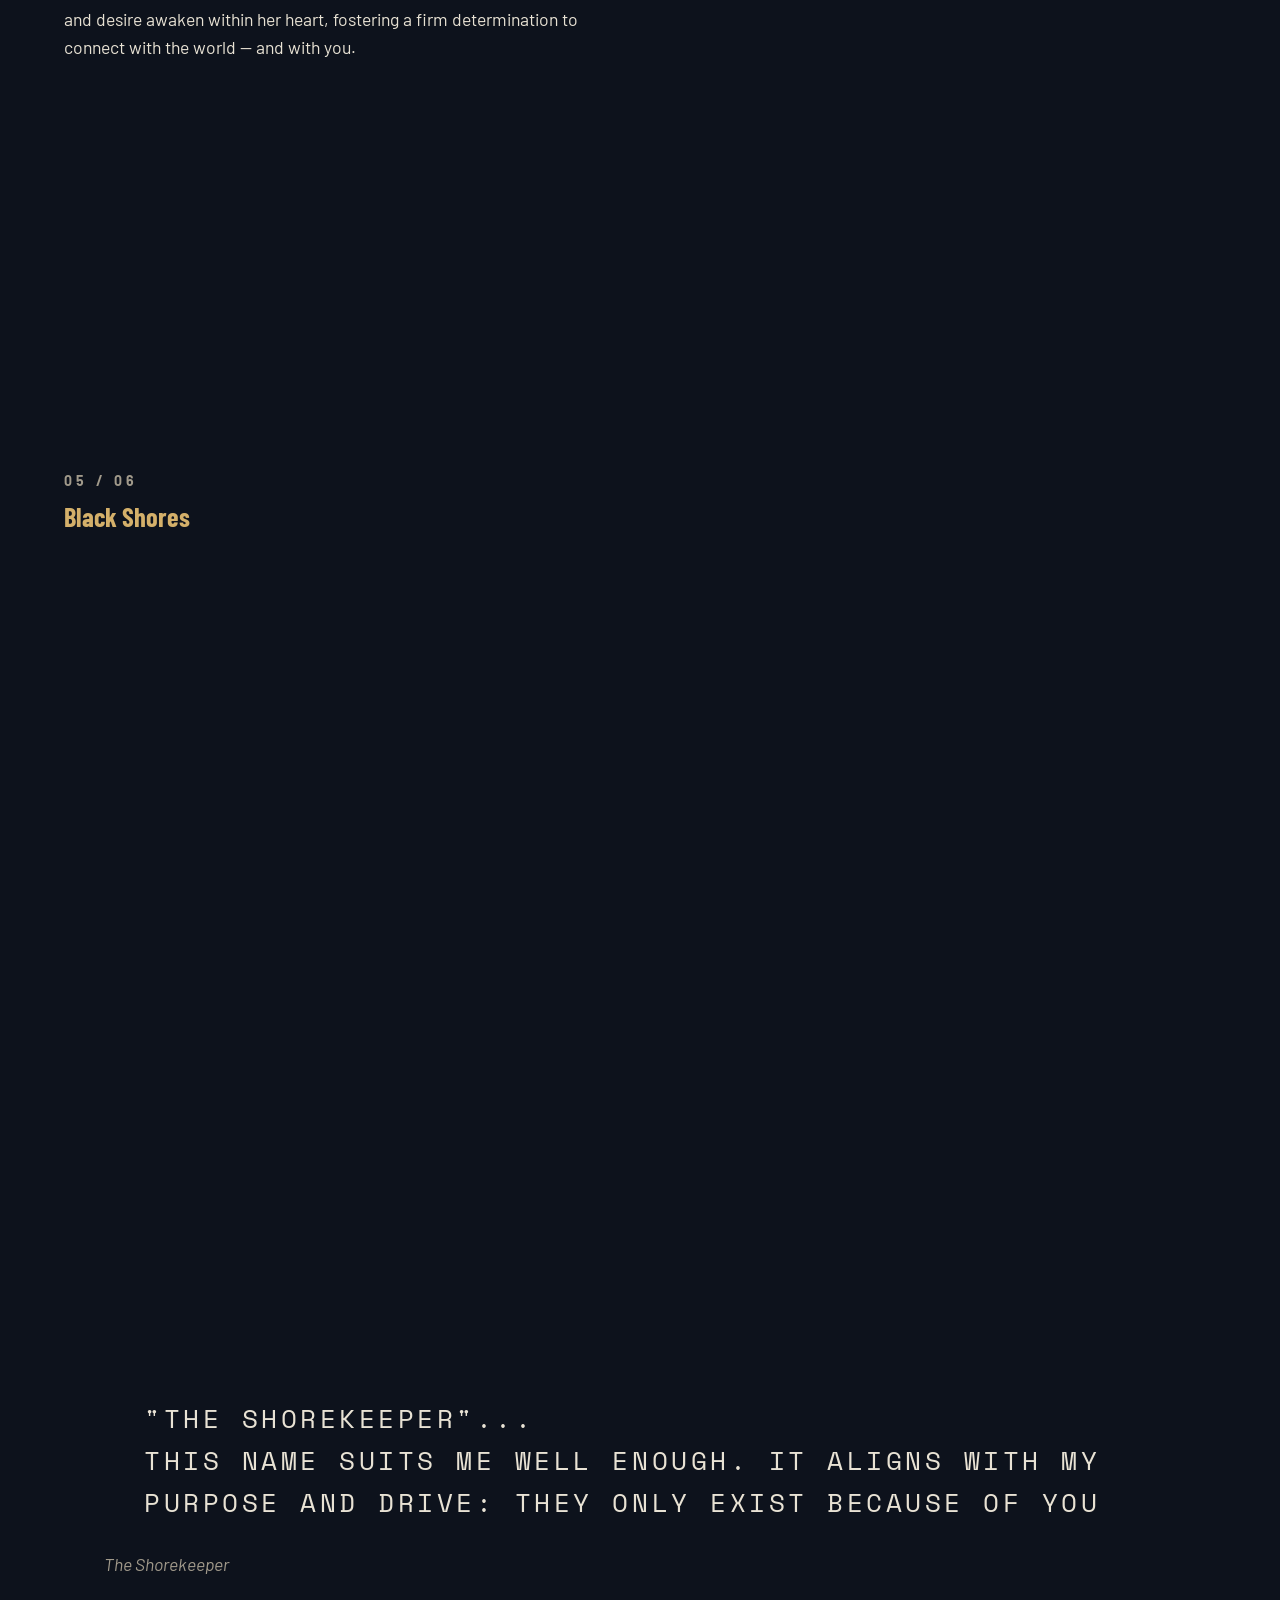
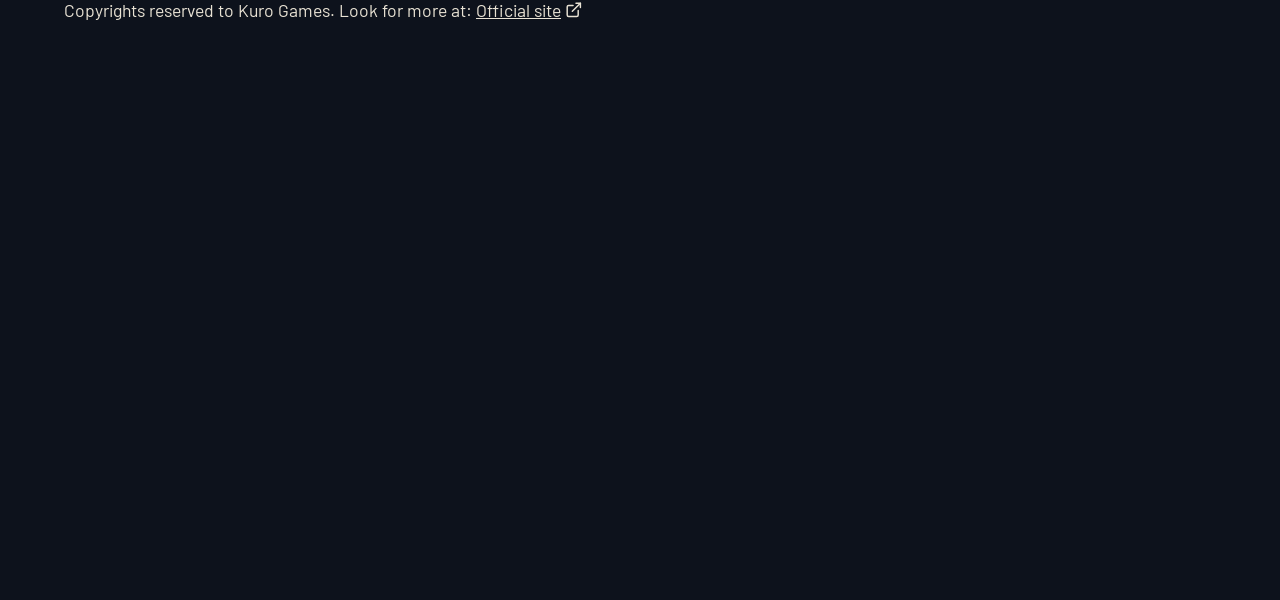
==== commit 1c462765: "Esc updated" ====
--- a/index.html
+++ b/index.html
@@ -71,6 +71,10 @@
             <img src ="images/14.jpg" alt = "" class = "skill-backdrop">
             <video class = "skill-video" src = "videos/chaos-theory.mp4" autoplay muted loop playsinline></video> 
             <div class = "skill-shade"></div>
+            <button class="skill-close" type="button">
+                <svg viewBox="0 0 24 24" width="16" height="16" fill="none" stroke="currentColor" stroke-width="1.5" stroke-linecap="round" stroke-linejoin="round" aria-hidden="true"><path d="M19 12H5M11 6l-6 6 6 6"></path></svg>
+                All skills
+            </button>
 
             <div class = "skills-intro">
                 <h2>Skills</h2>
@@ -88,13 +92,16 @@
 
 
         <div class="skill-details">
-            <h4>Mechanics</h4>
-            <div class = "skill-what"></div>
-            <ul class="skill-related">
-                <li>Forte Circuit, Astral Chord: Collapsed Cores from her Normal Attacks turn into homing Flare Star Butterflies.</li>
-                <li>Resonance Liberation, End Loop: creates a Stellarealm that keeps healing the team.</li>
-            </ul>
+            <div class="detail-what">
+                <h4>Mechanics</h4>
+                <div class="skill-what"></div>
+            </div>
+            <div class="detail-related">
+                <h4>Related skills</h4>
+                <ul class="skill-related"></ul>
+            </div>
         </div>
+
         </section>
         <!--Stage 4: Replicate Story Site-->
         <section id = "story" class = "screen">
--- a/style.css
+++ b/style.css
@@ -222,7 +222,7 @@
 
 .screen{
     min-height: 100vh;
-    padding: var(--space-8);
+    padding: var(--space-8) var(--space-side);
 }
 
 figcaption {
@@ -386,7 +386,7 @@
 
 .gallery-layout{
     display: grid;
-    grid-template-columns: repeat(auto-fit, minmax(20rem, 1fr));
+    grid-template-columns: repeat(auto-fit, minmax(min(20rem, 100%), 1fr));
     gap: var(--space-6) var(--space-8);
 }
 
@@ -959,3 +959,45 @@
 .term-tip-text {
   margin: 0;
 }
+
+.skill-close {
+  position: absolute;
+  top: var(--space-5);
+  left: var(--space-side);
+  display: none;
+  align-items: center;
+  gap: var(--space-2);
+  min-height: 2.75rem;
+  padding: 0 var(--space-4);
+  border: 1px solid var(--color-accent-border);
+  background-color: rgb(13 18 28 / 0.5);
+  color: var(--color-text);
+  font: inherit;
+  font-size: var(--text-sm);
+  letter-spacing: 0.2em;
+  text-transform: uppercase;
+  cursor: pointer;
+  transition: color var(--duration-1) var(--ease-standard),
+              border-color var(--duration-1) var(--ease-standard);
+}
+ 
+.skills.is-open .skill-close {
+  display: flex;
+}
+ 
+.skill-close:hover,
+.skill-close:focus-visible {
+  color: var(--color-accent);
+  border-color: var(--color-accent);
+}
+ 
+.skill-close:focus-visible {
+  outline: 2px solid var(--color-text);
+  outline-offset: 2px;
+}
+ 
+@media (max-width: 1000px) {
+  .skill-close {
+    top: var(--space-8);
+  }
+}
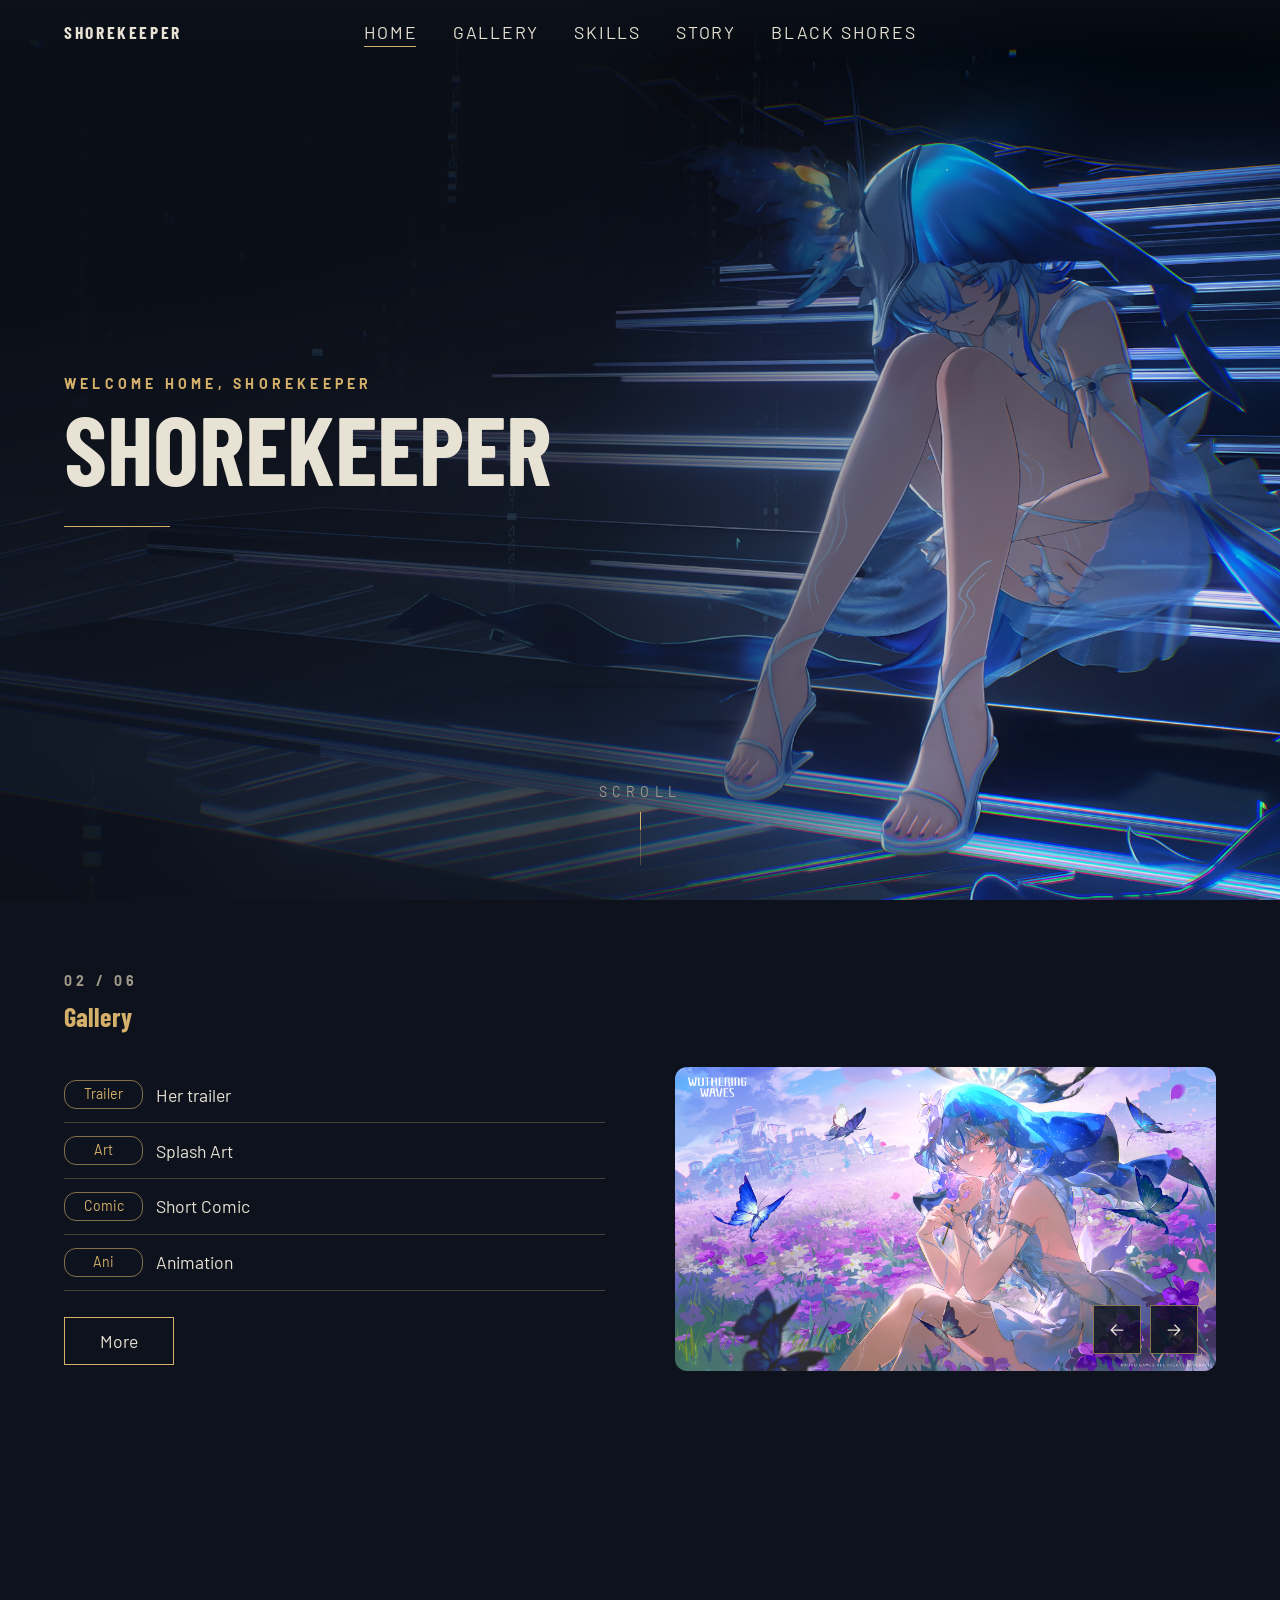
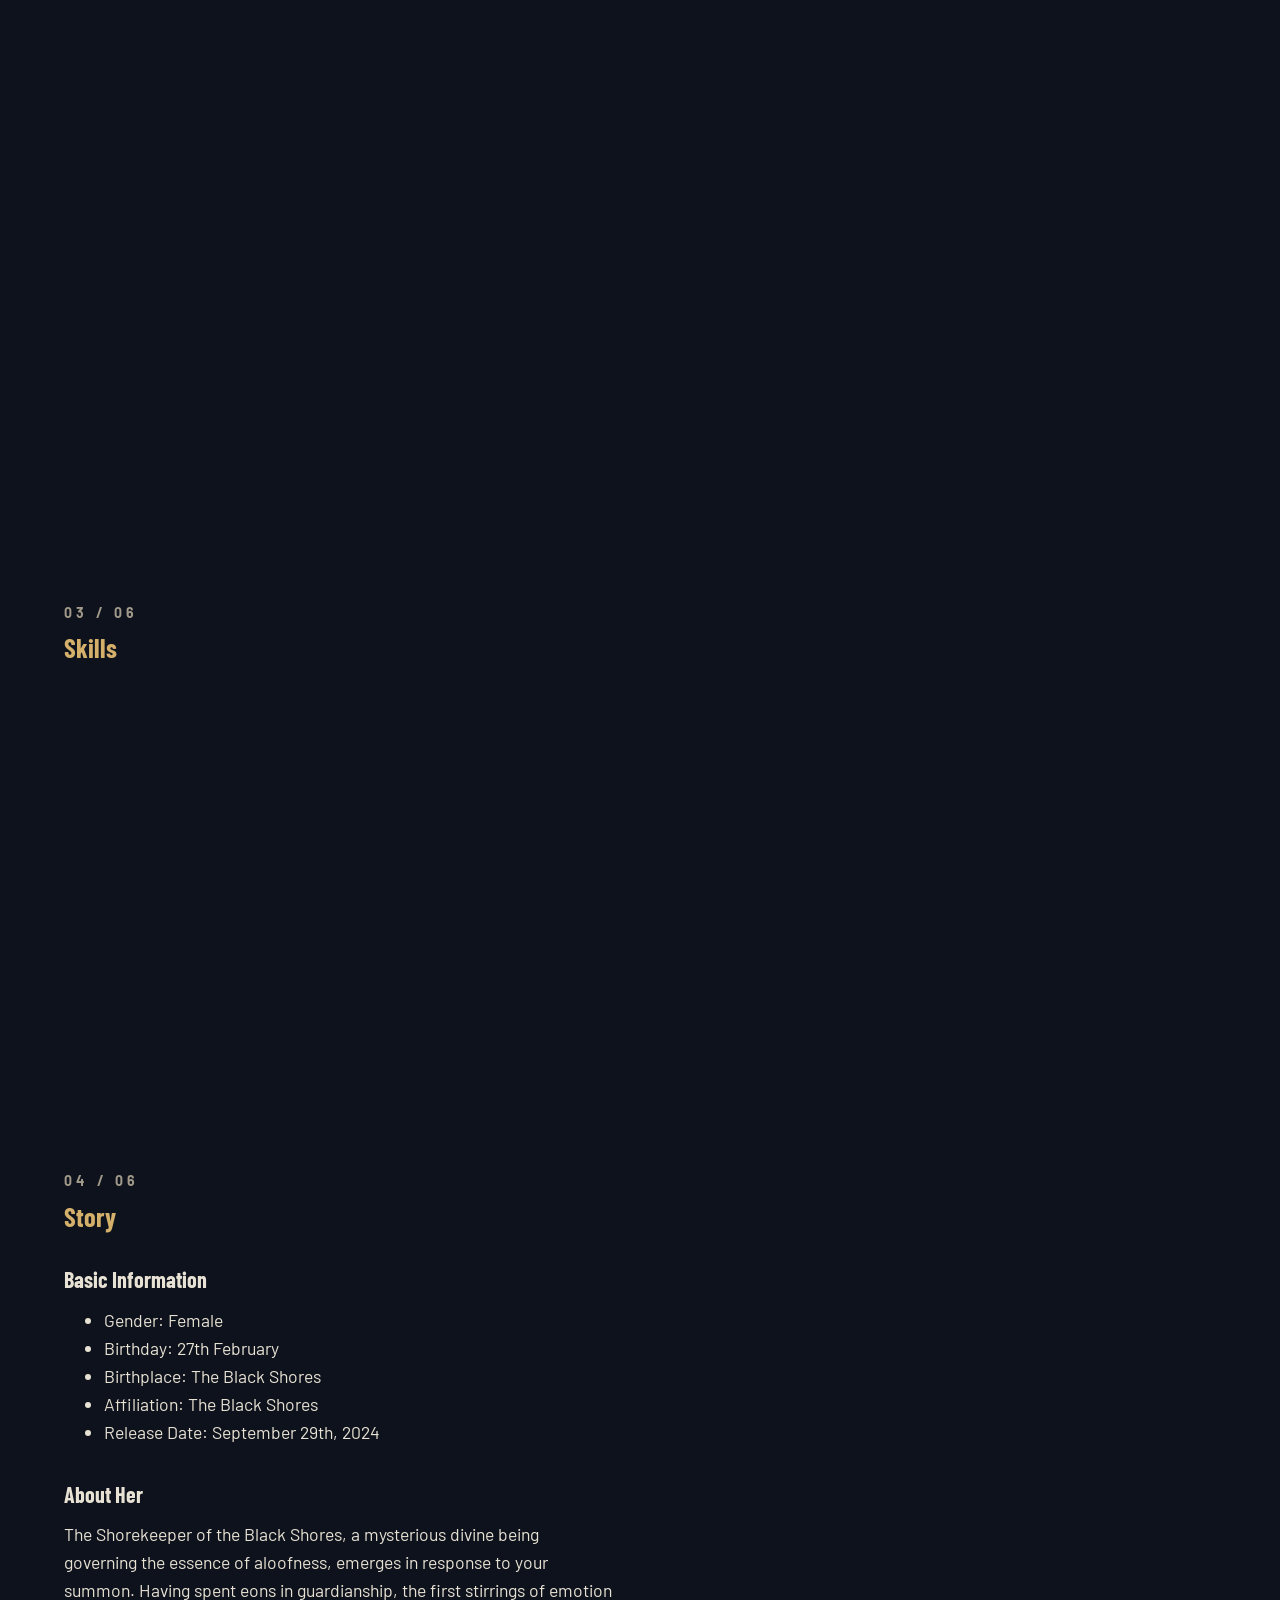
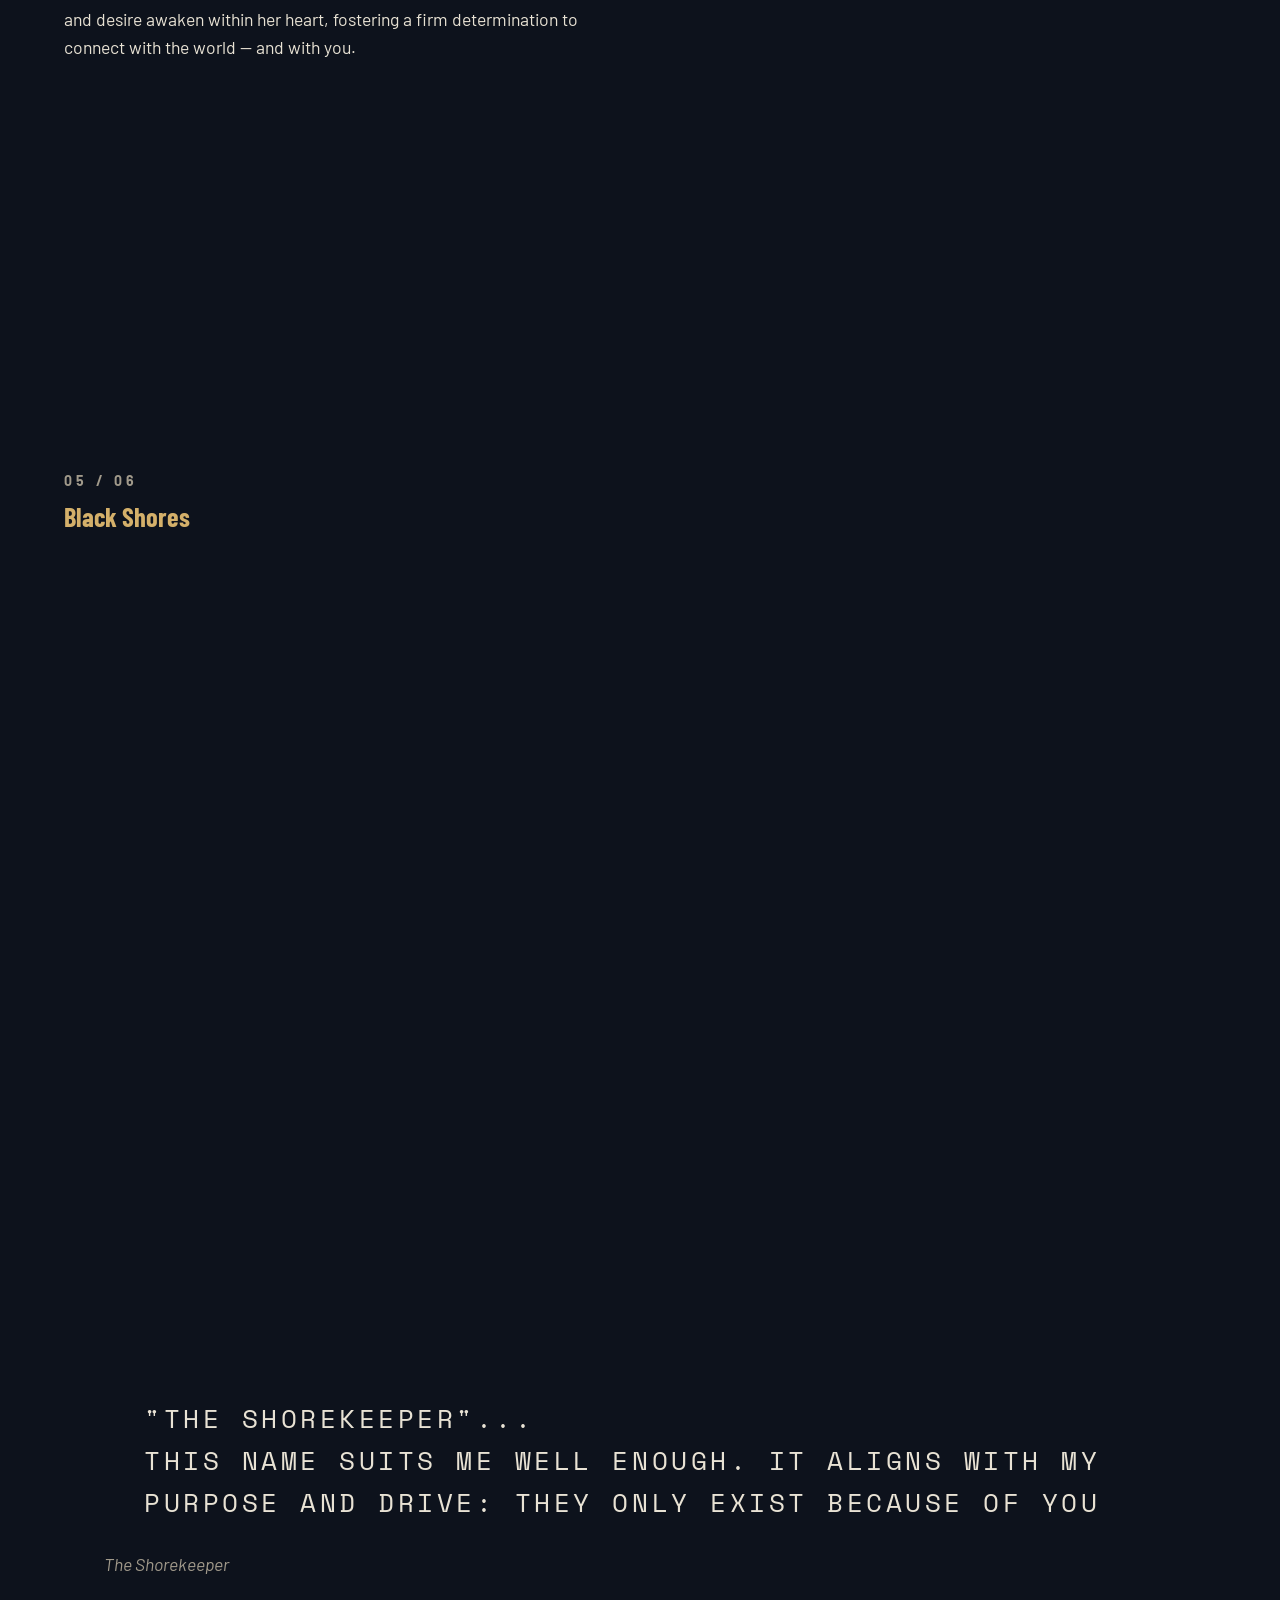
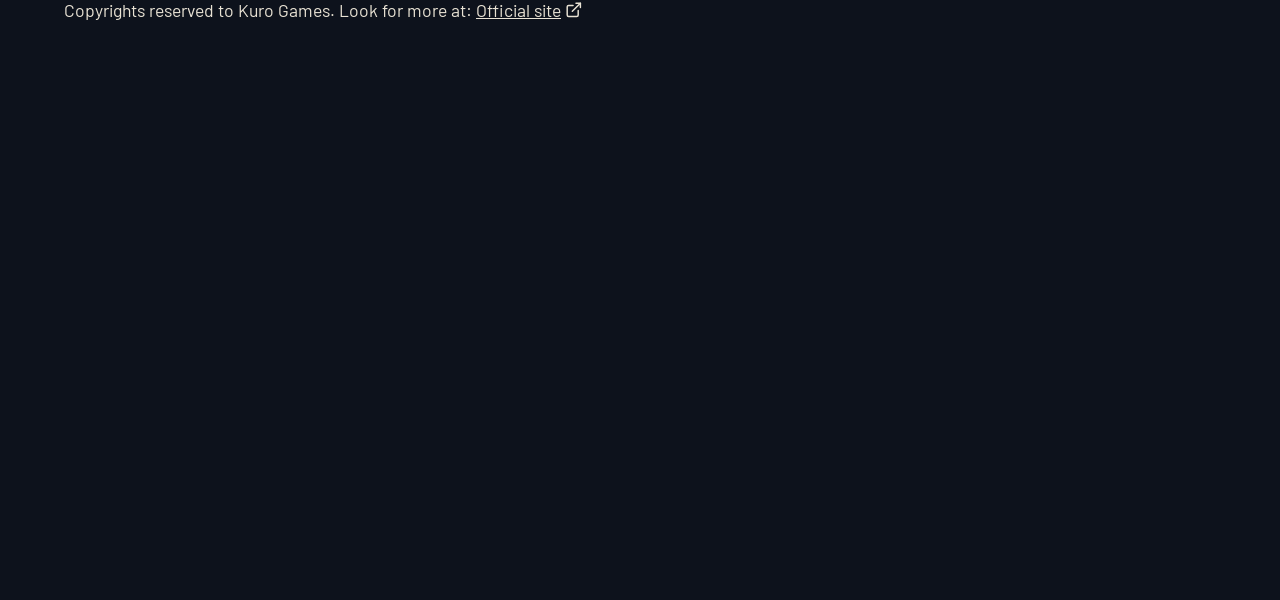
==== commit 557f82e4: "pause vid updated" ====
--- a/index.html
+++ b/index.html
@@ -69,7 +69,7 @@
         <!--Stage 3: Replicate Skills page-->
         <section id = "skills" class = "screen skills">
             <img src ="images/14.jpg" alt = "" class = "skill-backdrop">
-            <video class = "skill-video" src = "videos/chaos-theory.mp4" autoplay muted loop playsinline></video> 
+            <video class = "skill-video" muted loop playsinline preload="none"></video> 
             <div class = "skill-shade"></div>
             <button class="skill-close" type="button">
                 <svg viewBox="0 0 24 24" width="16" height="16" fill="none" stroke="currentColor" stroke-width="1.5" stroke-linecap="round" stroke-linejoin="round" aria-hidden="true"><path d="M19 12H5M11 6l-6 6 6 6"></path></svg>
@@ -84,12 +84,19 @@
                 <p class = "skill-type">Resonance Skill</p>
                 <h3 class = "skill-name">Chaos Theory</h3>
                 <p class = "skill-short">Restore HP for nearby allies, summon Dim Star Butterflies to attack a target</p>
+                <div class="skill-controls">
+                    <div class="skill-moves" role="group" aria-label="Moves"></div>
+                    <button class="video-toggle" type="button">
+                        <svg class="icon-pause" viewBox="0 0 24 24" fill="none" stroke="currentColor" stroke-width="2" stroke-linecap="round" aria-hidden="true"><path d="M8 5v14M16 5v14"></path></svg>
+                        <svg class="icon-play" viewBox="0 0 24 24" fill="currentColor" aria-hidden="true"><path d="M8 5l11 7-11 7z"></path></svg>
+                        <span class="video-toggle-text">Pause</span>
+                    </button>
+                </div>
+
             </div>
 
 
         <ul class="skill-cards"></ul>
-
-
 
         <div class="skill-details">
             <div class="detail-what">
--- a/style.css
+++ b/style.css
@@ -1001,3 +1001,68 @@
     top: var(--space-8);
   }
 }
+
+.skill-controls {
+  display: flex;
+  flex-wrap: wrap;
+  gap: var(--space-2);
+  margin-top: var(--space-5);
+}
+ 
+.skill-moves {
+  display: flex;
+  flex-wrap: wrap;
+  gap: var(--space-2);
+}
+ 
+.move-button,
+.video-toggle {
+  min-height: 2.75rem;
+  padding: 0 var(--space-4);
+  border: 1px solid var(--color-accent-line);
+  background-color: rgb(13 18 28 / 0.5);
+  color: var(--color-text);
+  font: inherit;
+  font-size: var(--text-sm);
+  letter-spacing: 0.15em;
+  text-transform: uppercase;
+  cursor: pointer;
+  transition: color var(--duration-1) var(--ease-standard),
+              border-color var(--duration-1) var(--ease-standard),
+              background-color var(--duration-1) var(--ease-standard);
+}
+ 
+.move-button:hover,
+.move-button:focus-visible,
+.video-toggle:hover,
+.video-toggle:focus-visible {
+  border-color: var(--color-accent);
+}
+ 
+.move-button:focus-visible,
+.video-toggle:focus-visible {
+  outline: 2px solid var(--color-text);
+  outline-offset: 2px;
+}
+ 
+.move-button[aria-current="true"] {
+  border-color: var(--color-accent);
+  background-color: rgb(212 176 106 / 0.18);
+  color: var(--color-accent);
+}
+ 
+.video-toggle svg {
+  width: 14px;
+  height: 14px;
+  margin-right: var(--space-2);
+  vertical-align: -2px;
+}
+ 
+.video-toggle .icon-play,
+.video-toggle.is-paused .icon-pause {
+  display: none;
+}
+ 
+.video-toggle.is-paused .icon-play {
+  display: inline;
+}
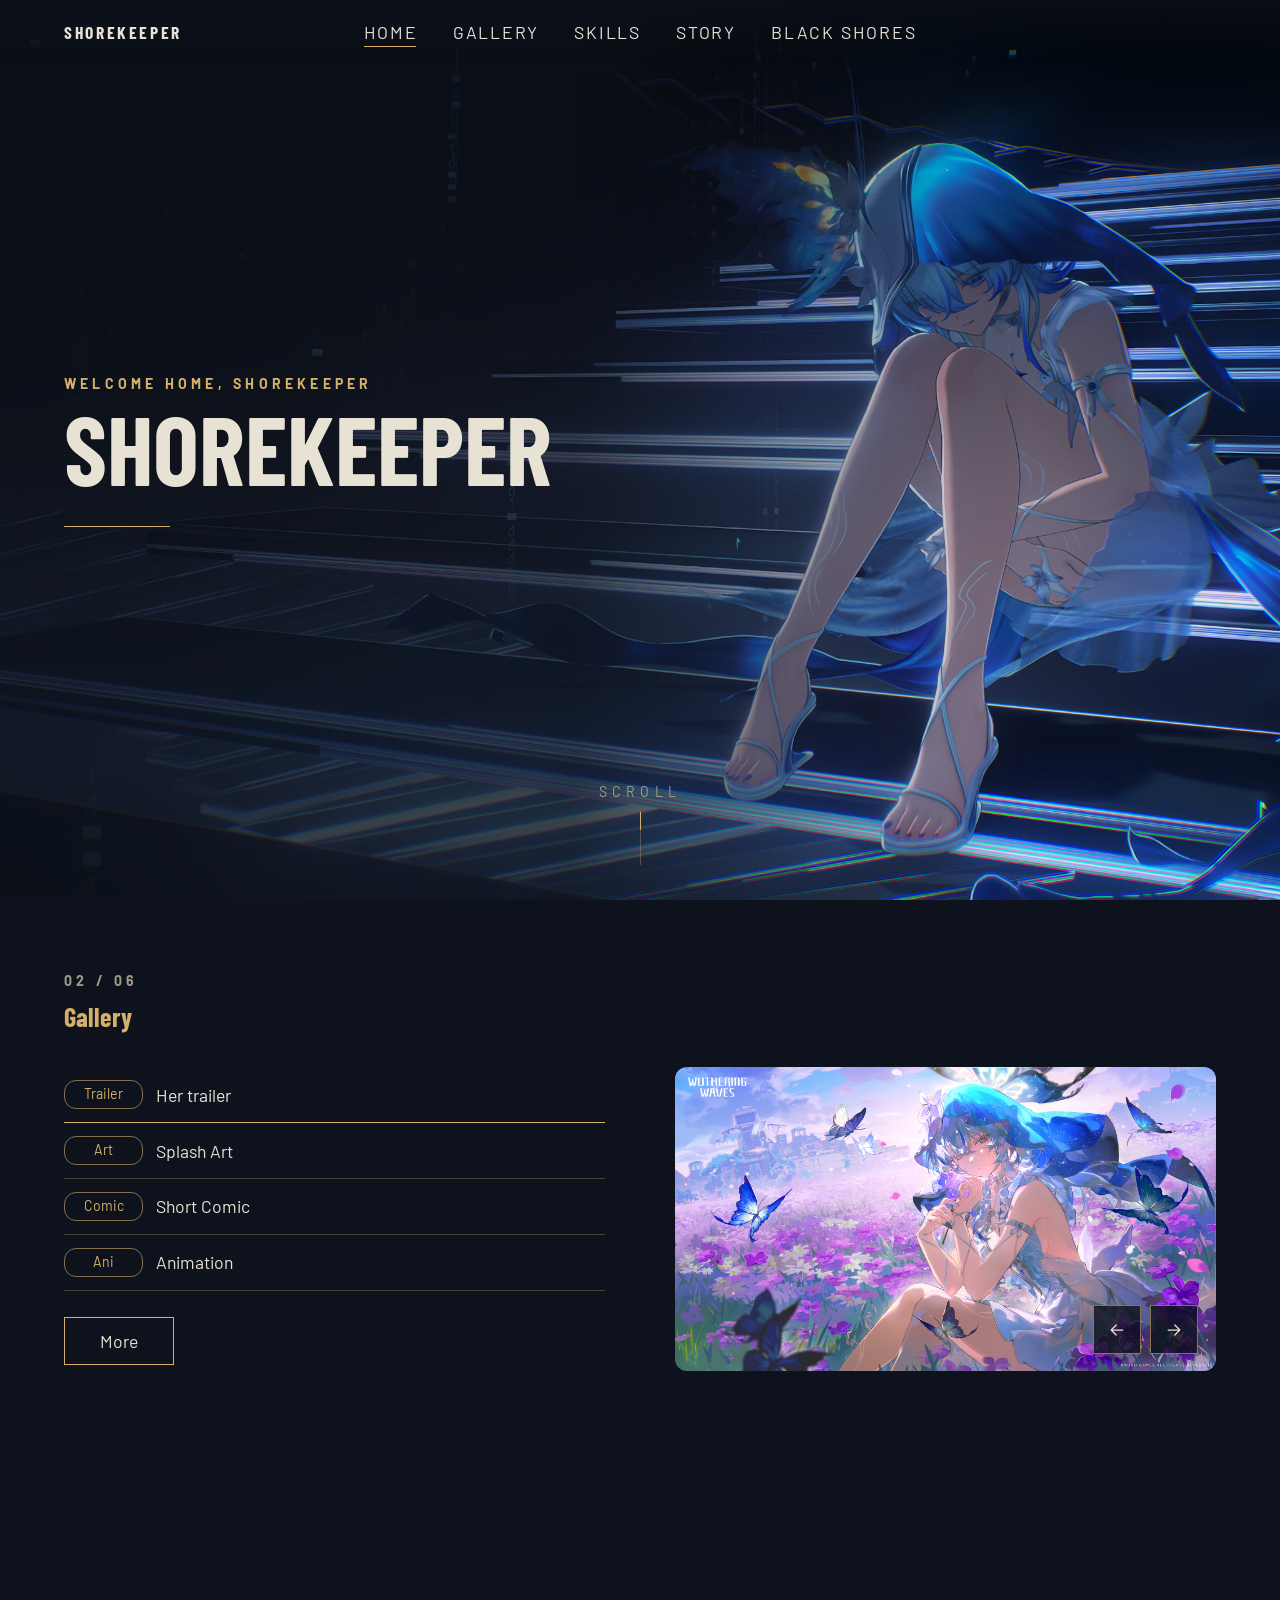
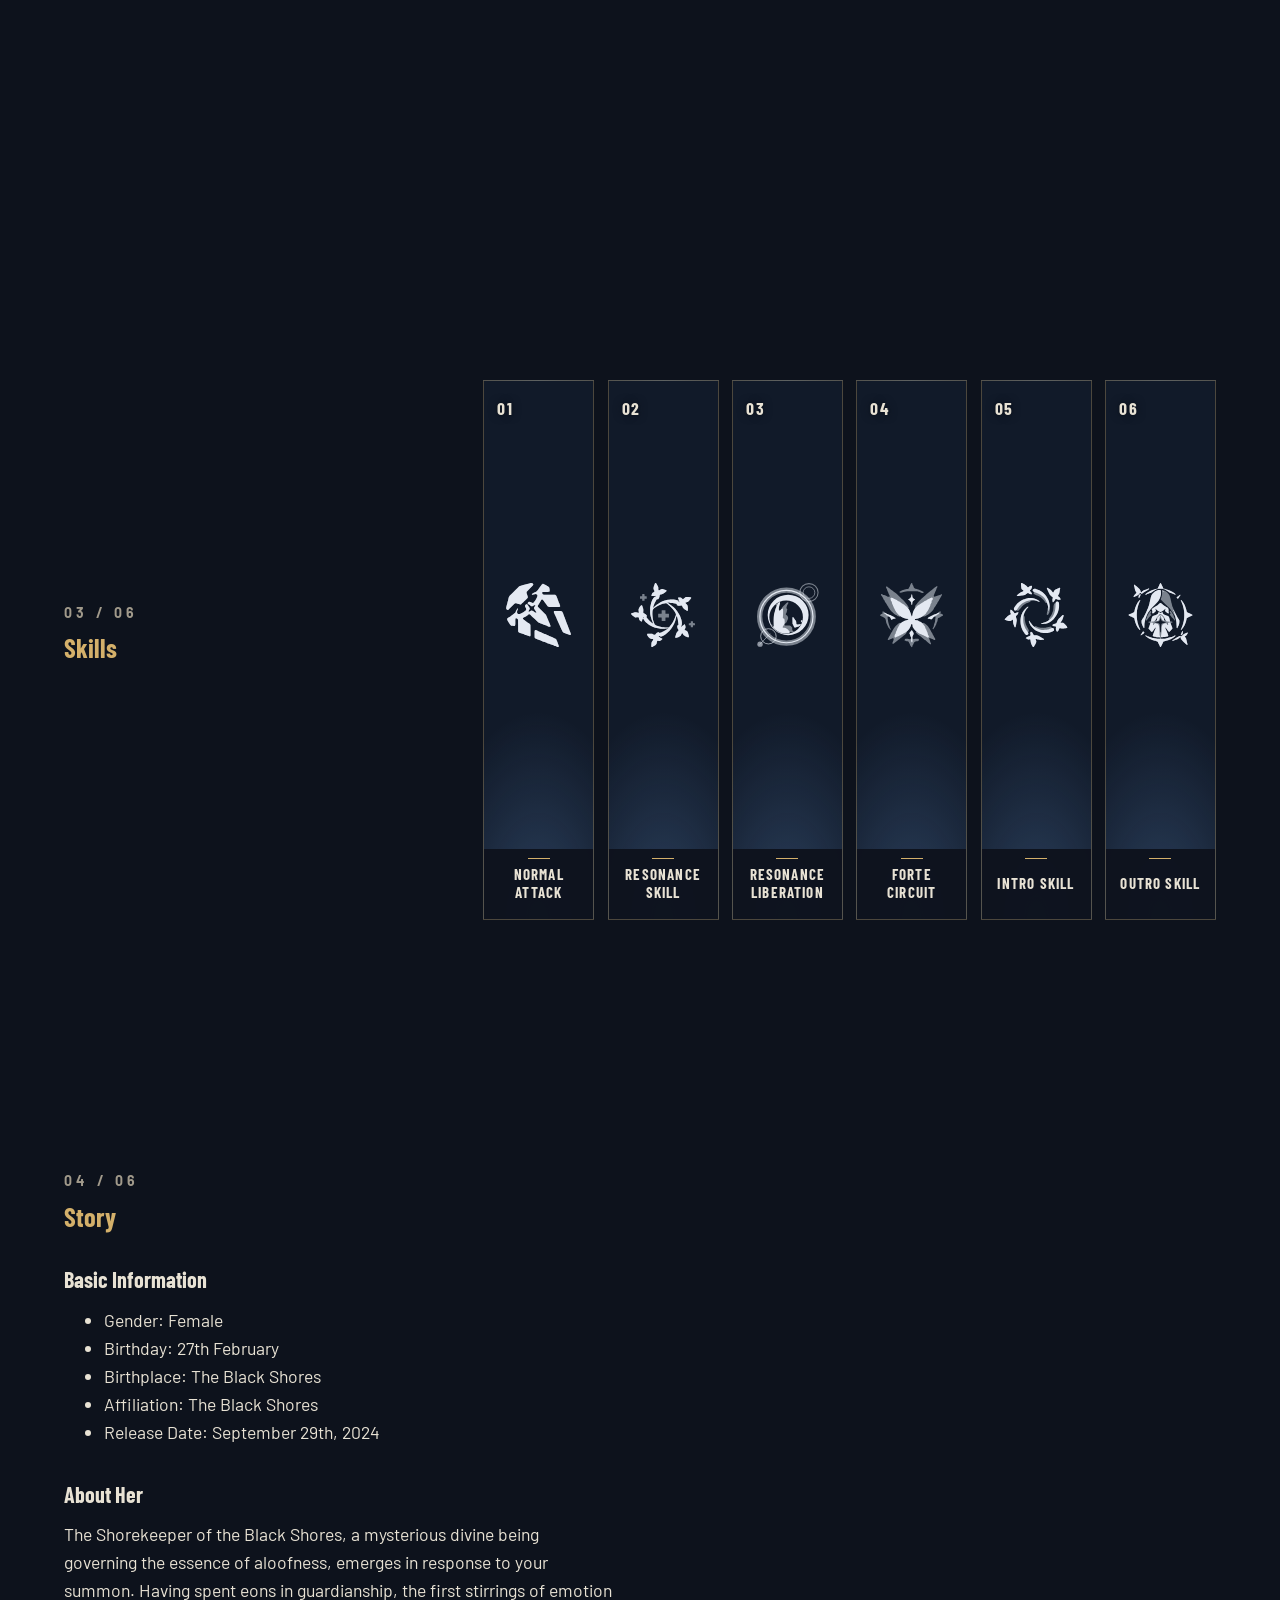
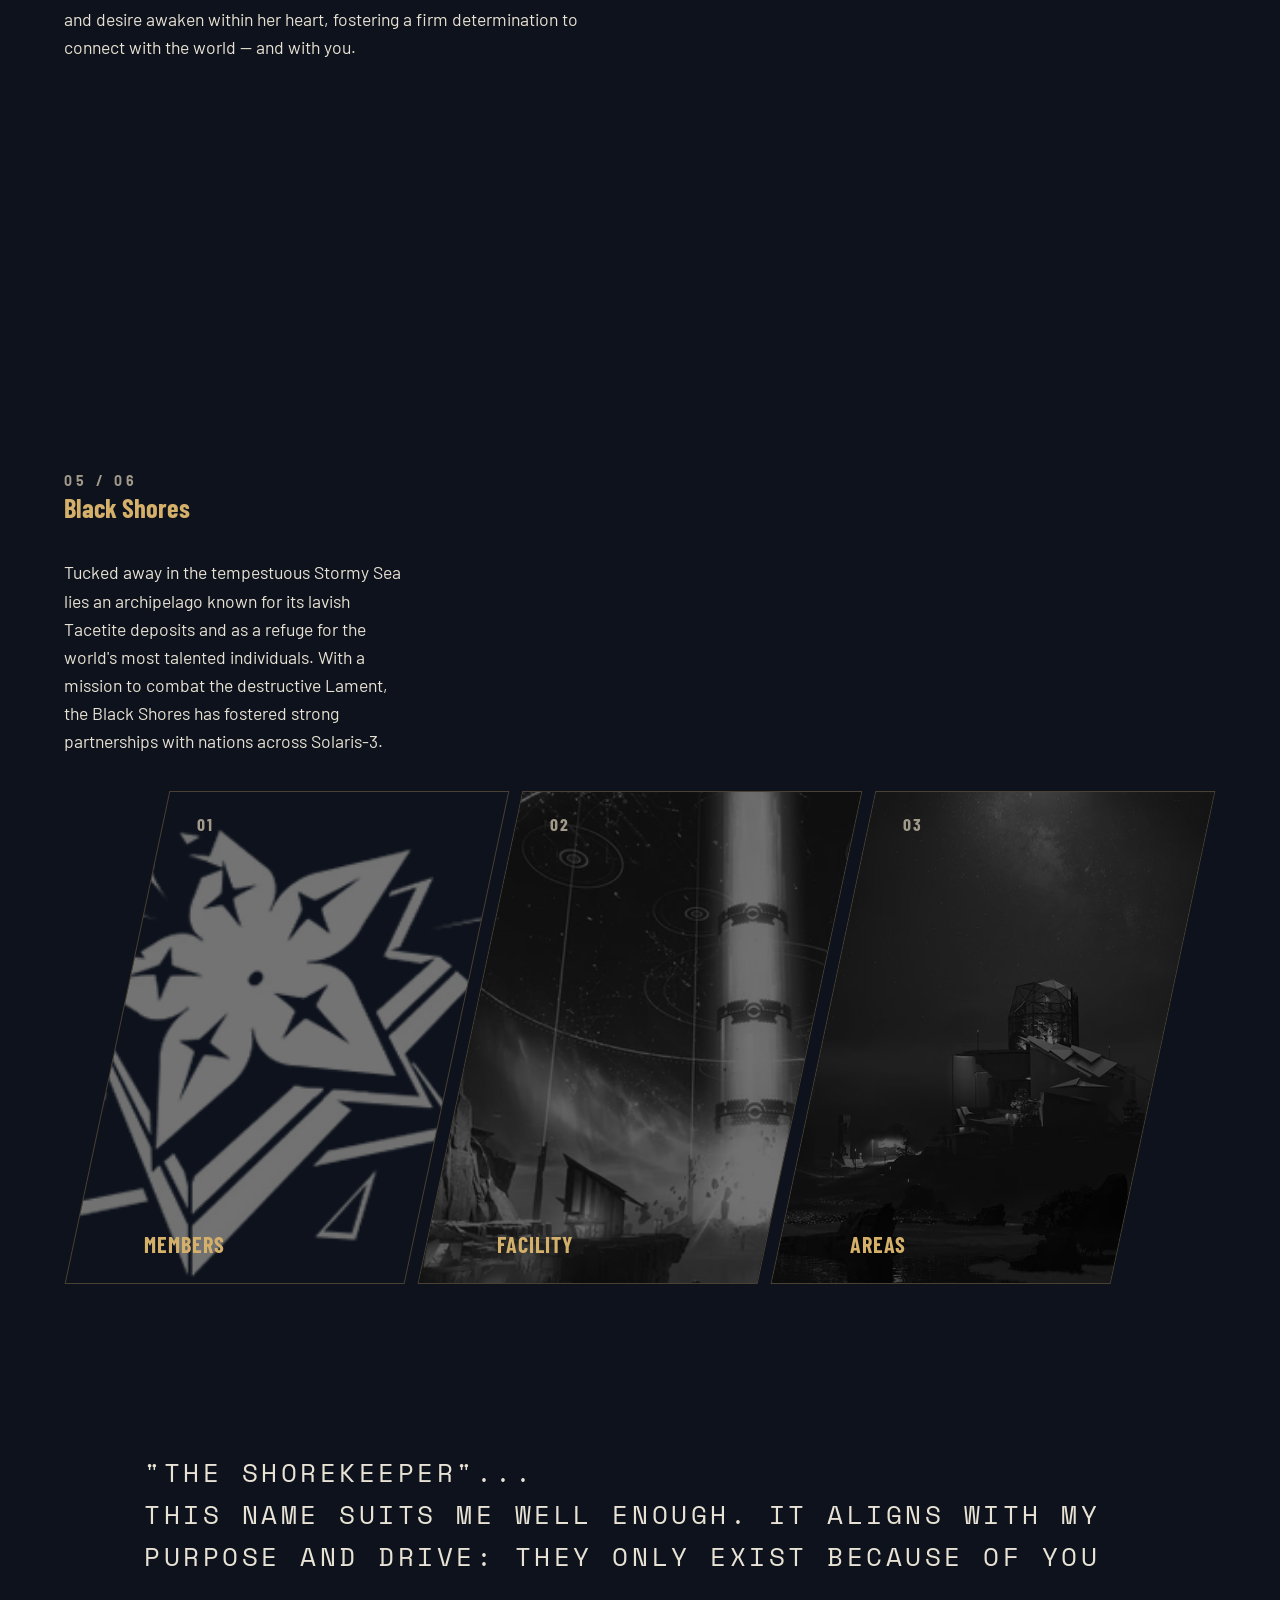
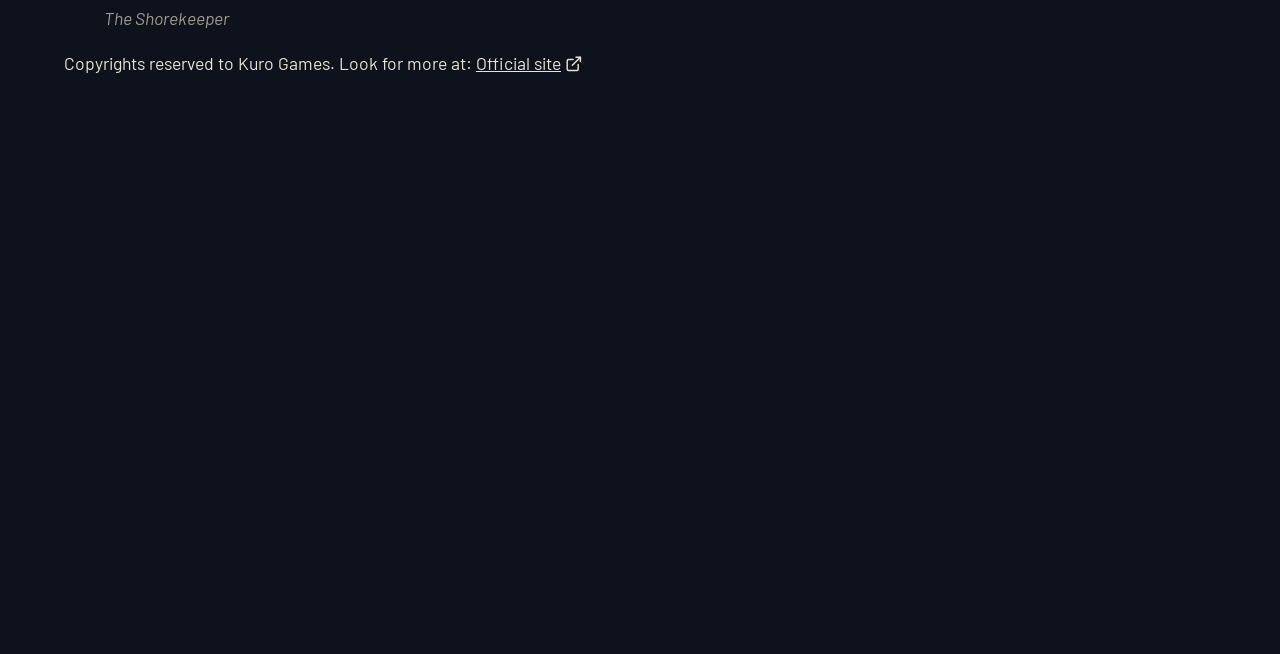
==== commit 8badaaef: "Black Shores updated" ====
--- a/index.html
+++ b/index.html
@@ -130,8 +130,13 @@
         </section>
   
         <section id = "black-shores" class = "screen">
-            <h2>Black Shores</h2>
+            <div class = "bs-intro">
+                <h2>Black Shores</h2>
+                <p>Tucked away in the tempestuous Stormy Sea lies an archipelago known for its lavish Tacetite deposits and as a refuge for the world's most talented individuals. With a mission to combat the destructive Lament, the Black Shores has fostered strong partnerships with nations across Solaris-3.</p>
+            </div>
+            <div class = "bs-bars"></div>
         </section>
+
     </main>
         <!--Stage 6: Footage-->
         <footer id = "end" class = "screen">
--- a/style.css
+++ b/style.css
@@ -1066,3 +1066,124 @@
 .video-toggle.is-paused .icon-play {
   display: inline;
 }
+
+.bs-intro {
+  margin-bottom: var(--space-6);
+}
+ 
+.bs-intro p {
+  max-width: 34ch;
+  margin: 0;
+}
+ 
+.bs-bars {
+  display: flex;
+  gap: var(--space-3);
+  height: min(60vh, 28rem);
+  padding: 0 var(--space-7);
+}
+
+.bar {
+  position: relative;
+  flex: 1 1 0;
+  min-width: 0;
+  padding: 0;
+  overflow: hidden;
+  border: 1px solid var(--color-accent-line);
+  background-color: var(--color-shade-dark);
+  color: var(--color-text);
+  font: inherit;
+  cursor: pointer;
+  transform: skewX(-12deg);
+  transition: flex-grow var(--duration-3) var(--ease-standard),
+              border-color var(--duration-1) var(--ease-standard);
+}
+
+.bar-art {
+  position: absolute;
+  top: 0;
+  left: -30%;
+  width: 160%;
+  height: 100%;
+  object-fit: cover;
+  object-position: center 20%;
+  filter: grayscale(1) brightness(0.45);
+  transform: skewX(12deg);
+  transition: transform var(--duration-4) var(--ease-standard),
+              filter var(--duration-3) var(--ease-standard),
+              opacity var(--duration-3) var(--ease-standard);
+}
+ 
+.bar-in {
+  position: absolute;
+  inset: 0;
+  display: flex;
+  flex-direction: column;
+  justify-content: space-between;
+  padding: var(--space-4) var(--space-7) var(--space-5) var(--space-5);
+  text-align: left;
+  transform: skewX(12deg);
+}
+ 
+.bar-num {
+  margin-left: var(--space-7);
+  font-family: var(--font-heading);
+  font-weight: 700;
+  letter-spacing: 0.1em;
+  color: var(--color-muted);
+}
+ 
+.bar-label {
+  font-family: var(--font-heading);
+  font-size: var(--text-md);
+  font-weight: 700;
+  line-height: 1.1;
+  letter-spacing: 0.04em;
+  text-transform: uppercase;
+  color: var(--color-accent);
+}
+
+.bar:hover,
+.bar:focus-visible {
+  flex-grow: 1.41;
+  border-color: var(--color-accent);
+}
+ 
+.bar:hover .bar-art,
+.bar:focus-visible .bar-art {
+  filter: grayscale(0.3) brightness(0.6);
+  transform: skewX(12deg) scale(1.12);
+}
+ 
+.bs-bars:hover .bar-art {
+  opacity: 0.5;
+}
+ 
+.bs-bars .bar:hover .bar-art {
+  opacity: 1;
+}
+ 
+.bar:focus-visible {
+  outline: 2px solid var(--color-text);
+  outline-offset: 3px;
+}
+
+@media (max-width: 1000px) {
+  .bs-bars {
+    flex-direction: column;
+    height: 22rem;
+    padding: 0 var(--space-3);
+  }
+ 
+  .bar-in {
+    flex-direction: row;
+    align-items: center;
+    justify-content: flex-start;
+    gap: var(--space-4);
+    padding: 0 var(--space-5);
+  }
+ 
+  .bar-num {
+    margin-left: 0;
+  }
+}
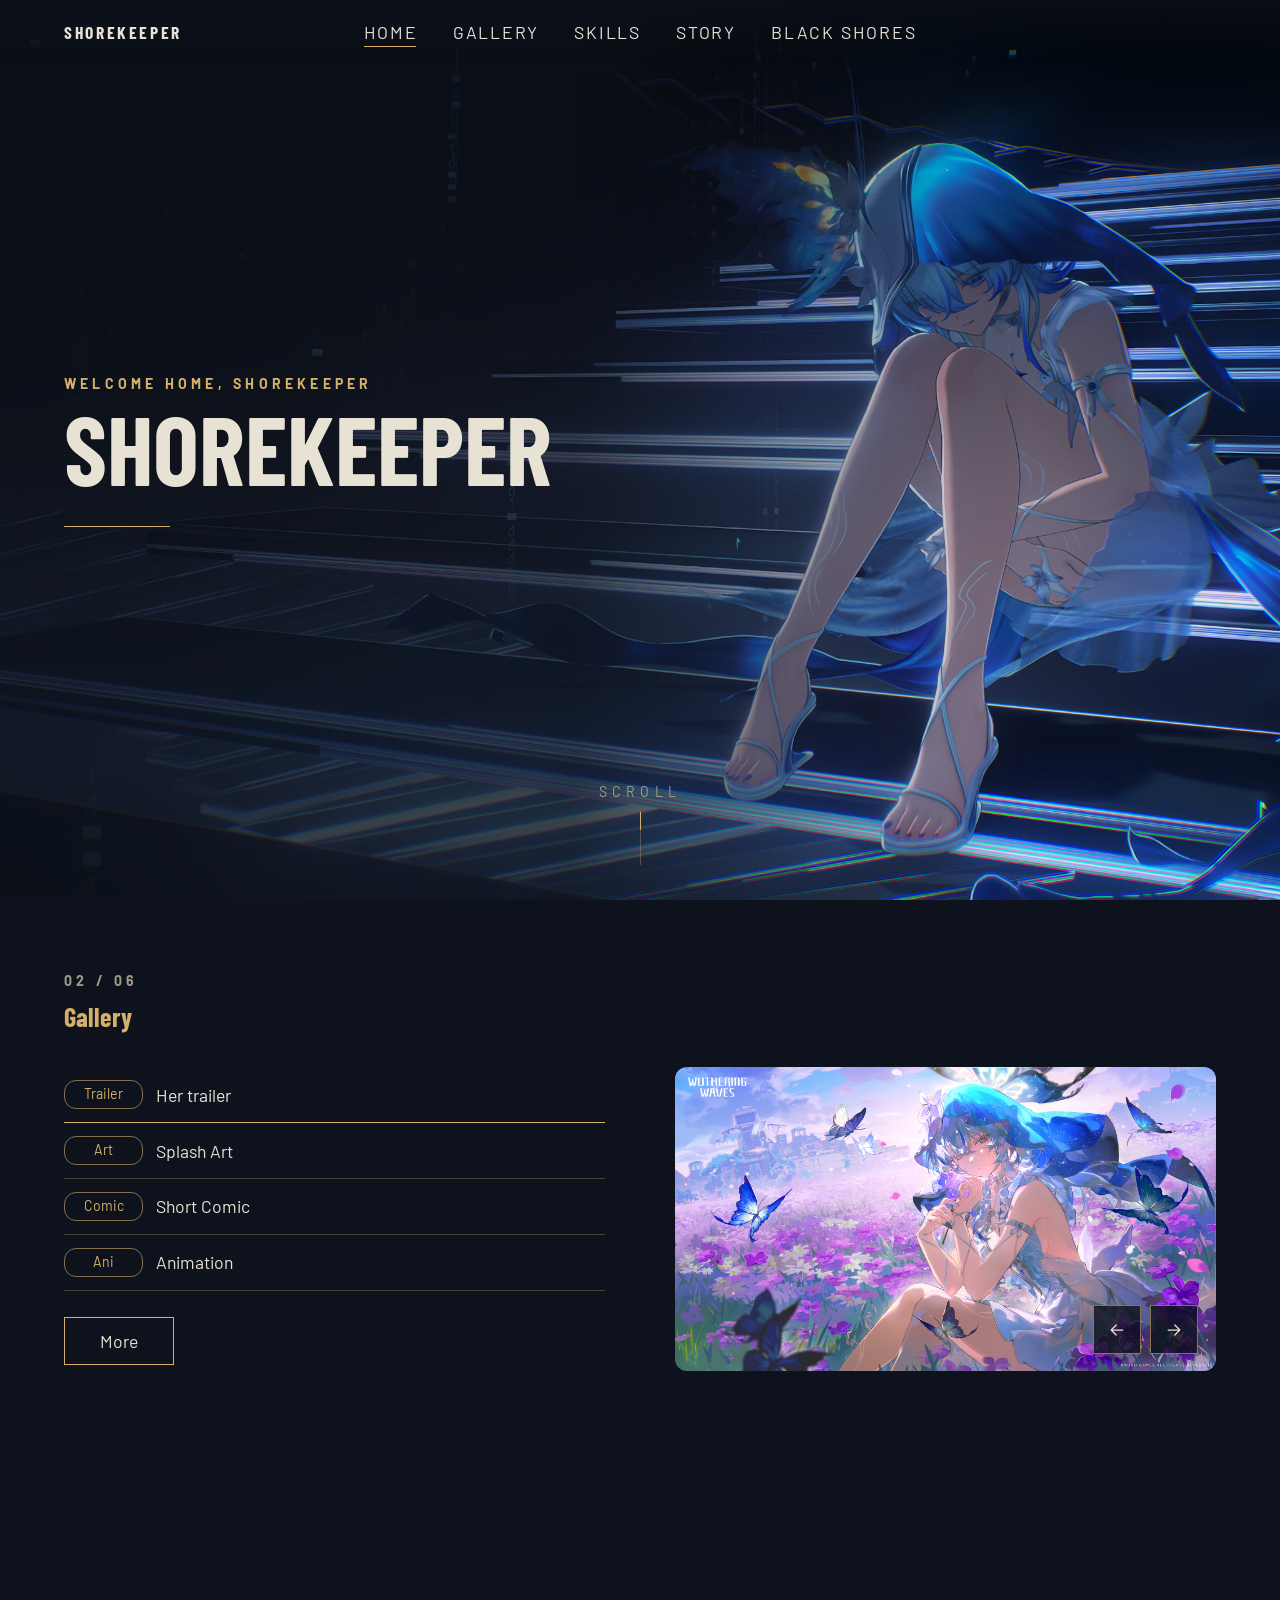
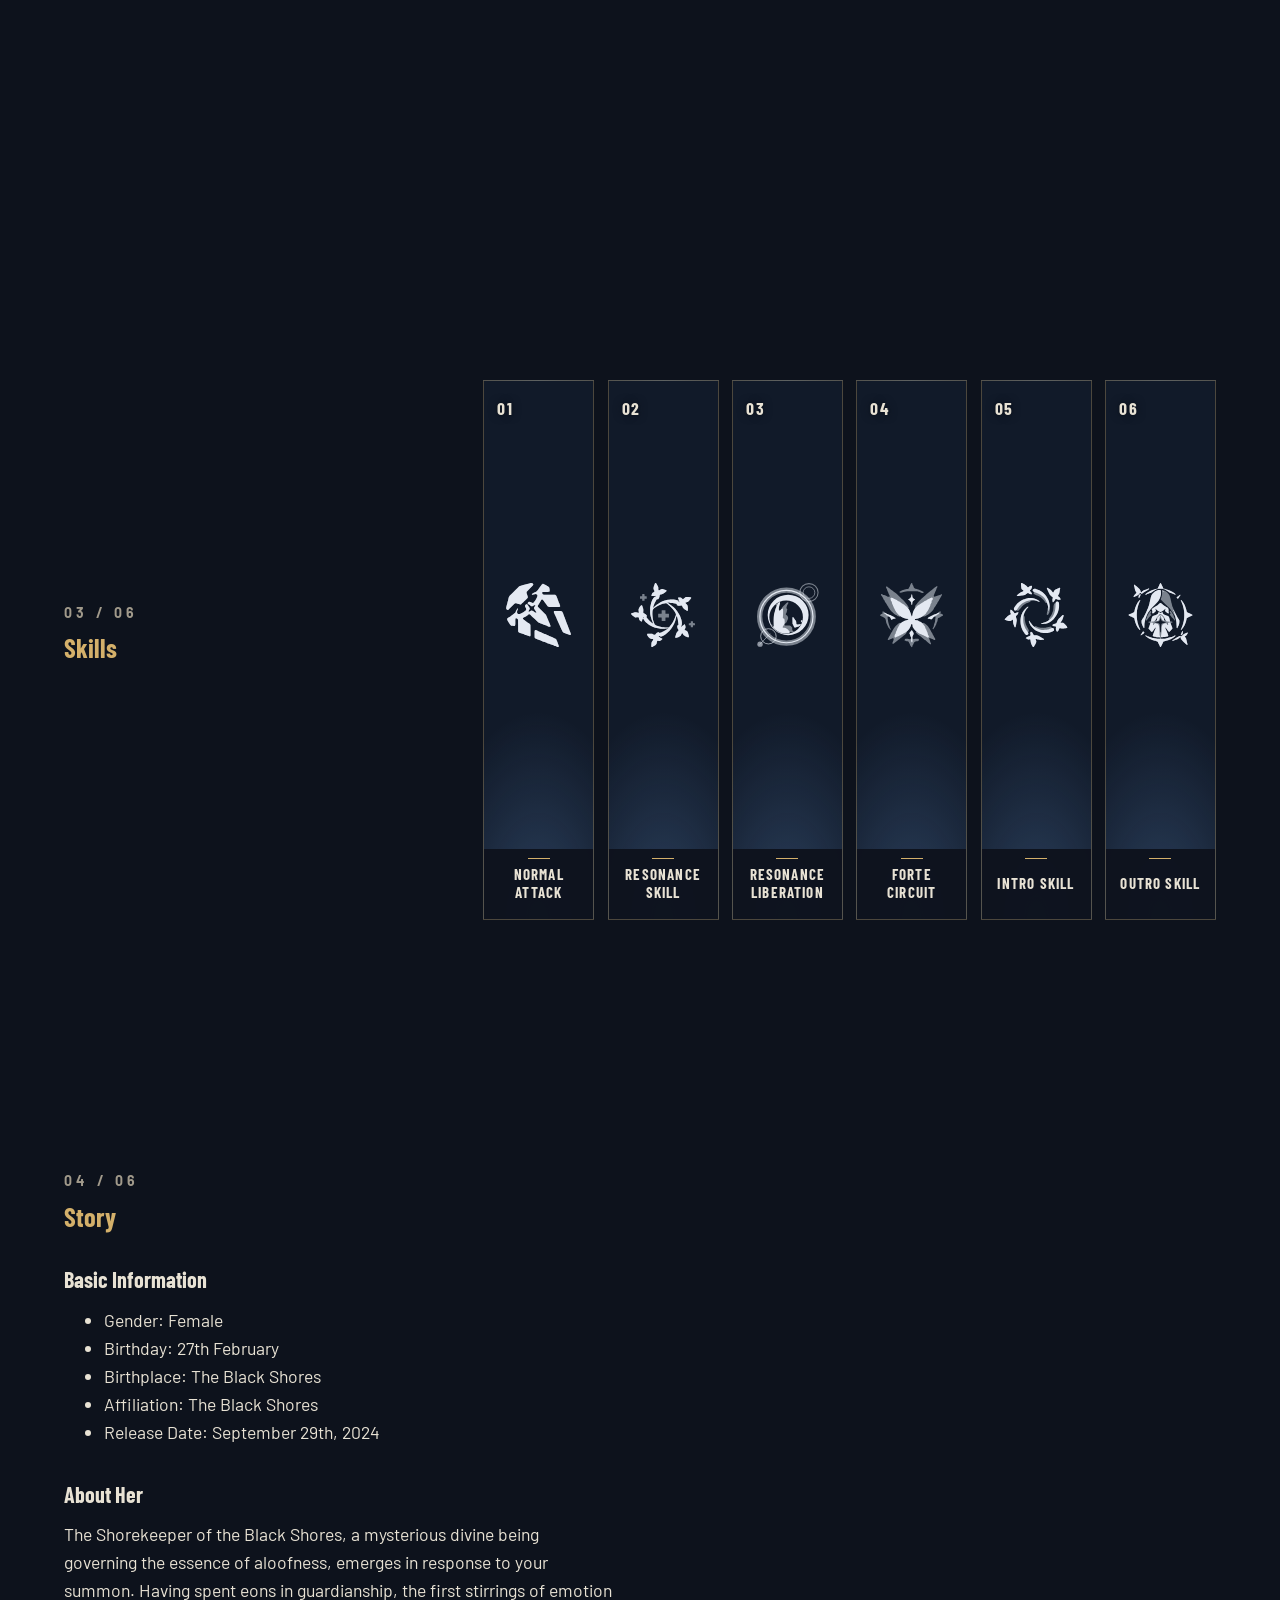
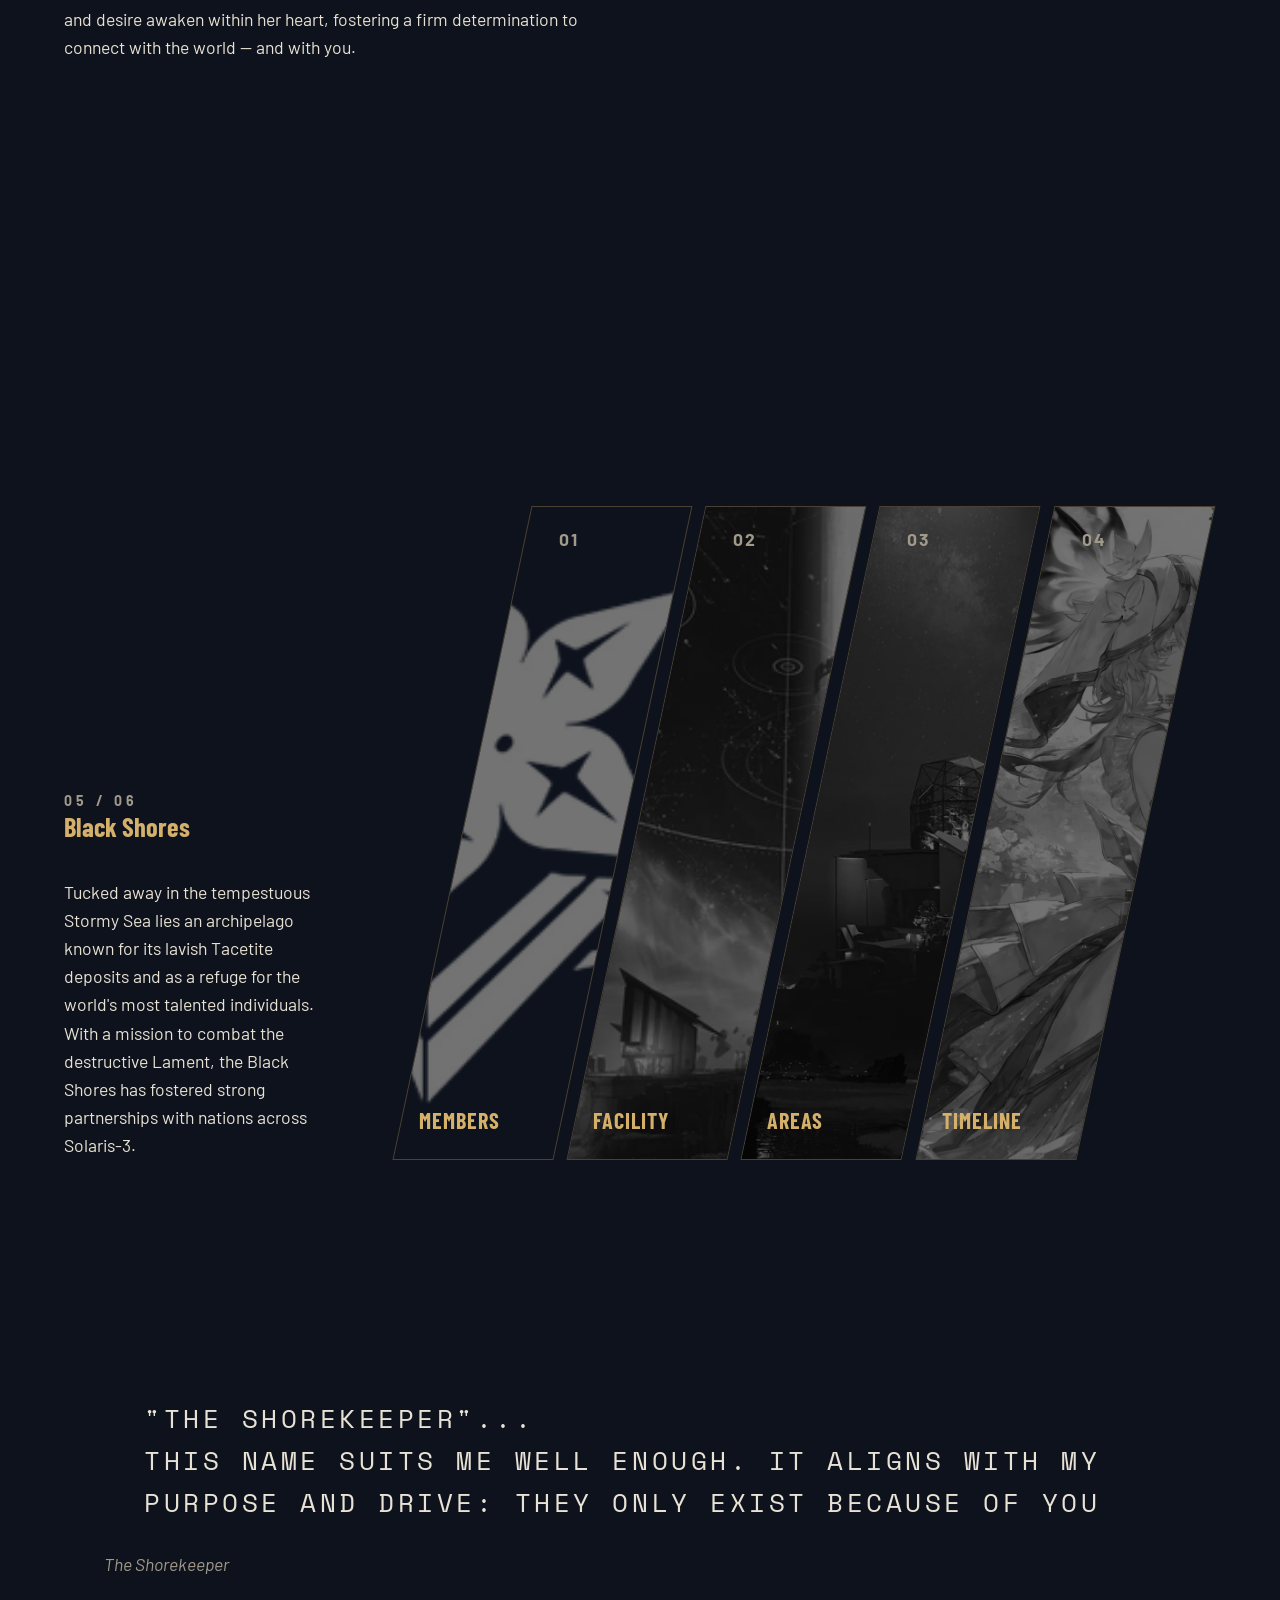
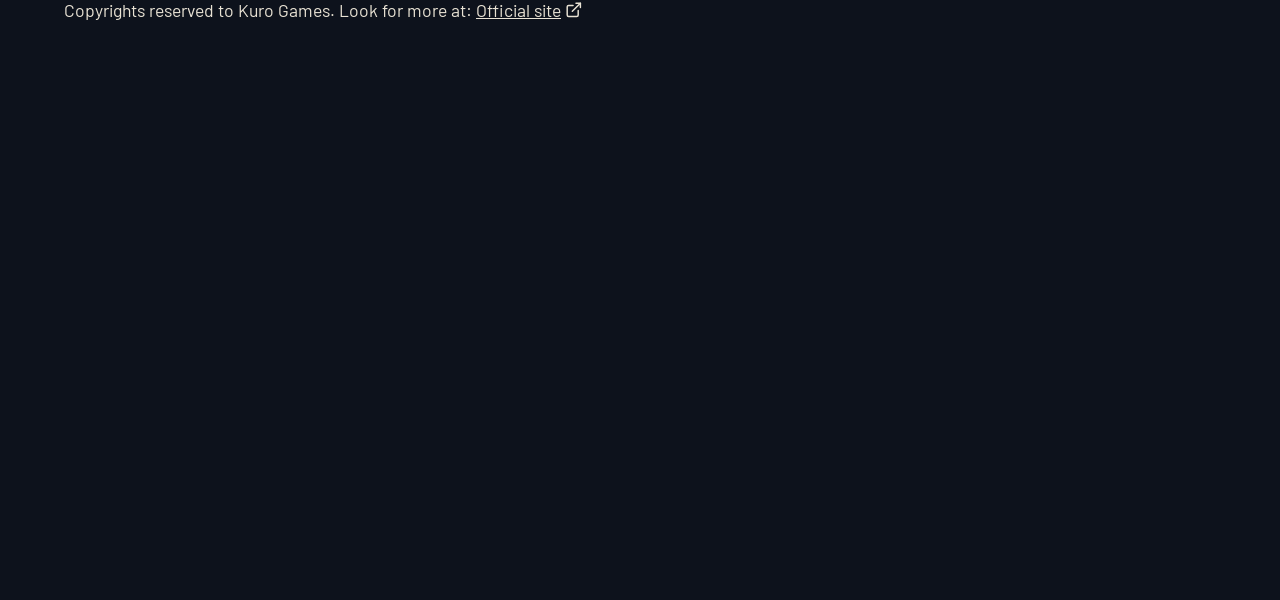
==== commit 35eddff8: "Black Shores changed" ====
--- a/index.html
+++ b/index.html
@@ -129,7 +129,7 @@
             </section>
         </section>
   
-        <section id = "black-shores" class = "screen">
+        <section id = "black-shores" class = "screen black-shores">
             <div class = "bs-intro">
                 <h2>Black Shores</h2>
                 <p>Tucked away in the tempestuous Stormy Sea lies an archipelago known for its lavish Tacetite deposits and as a refuge for the world's most talented individuals. With a mission to combat the destructive Lament, the Black Shores has fostered strong partnerships with nations across Solaris-3.</p>
--- a/style.css
+++ b/style.css
@@ -1067,8 +1067,12 @@
   display: inline;
 }
 
-.bs-intro {
-  margin-bottom: var(--space-6);
+.black-shores {
+  display: grid;
+  grid-template-columns: minmax(14rem, 1fr) minmax(0, 3fr);
+  align-items: end;
+  gap: var(--space-7);
+  padding-bottom: calc(var(--space-8) * 2);
 }
  
 .bs-intro p {
@@ -1077,10 +1081,11 @@
 }
  
 .bs-bars {
+  --bar-h: clamp(26rem, 100vh - 14rem, 46rem);
   display: flex;
   gap: var(--space-3);
-  height: min(60vh, 28rem);
-  padding: 0 var(--space-7);
+  height: var(--bar-h);
+  padding: 0 calc(var(--bar-h) * 0.107);
 }
 
 .bar {
@@ -1102,8 +1107,8 @@
 .bar-art {
   position: absolute;
   top: 0;
-  left: -30%;
-  width: 160%;
+  left: calc(var(--bar-h) * -0.107);
+  width: calc(100% + var(--bar-h) * 0.214);
   height: 100%;
   object-fit: cover;
   object-position: center 20%;
@@ -1120,14 +1125,13 @@
   display: flex;
   flex-direction: column;
   justify-content: space-between;
-  padding: var(--space-4) var(--space-7) var(--space-5) var(--space-5);
-  text-align: left;
+  align-items: flex-start;
+  padding: var(--space-4) var(--space-4) var(--space-5) var(--space-5);
   transform: skewX(12deg);
 }
  
 .bar-num {
-  margin-left: var(--space-7);
-  font-family: var(--font-heading);
+  margin-left: calc(var(--bar-h) * 0.107);  
   font-weight: 700;
   letter-spacing: 0.1em;
   color: var(--color-muted);
@@ -1141,6 +1145,7 @@
   letter-spacing: 0.04em;
   text-transform: uppercase;
   color: var(--color-accent);
+  margin-left: calc(var(--bar-h) * -0.107);
 }
 
 .bar:hover,
@@ -1168,13 +1173,28 @@
   outline-offset: 3px;
 }
 
+@media (max-width: 1100px) {
+  .bar-label {
+    font-size: var(--text-base);
+  }
+}
+
 @media (max-width: 1000px) {
+  .black-shores {
+    grid-template-columns: minmax(0, 1fr);
+    align-content: center;
+    padding-bottom: var(--space-8);
+  }
   .bs-bars {
+    --bar-h: 6.5rem;
     flex-direction: column;
-    height: 22rem;
-    padding: 0 var(--space-3);
-  }
- 
+    height: auto;
+  }
+  
+  .bar {
+    flex: 0 0 var(--bar-h);
+  }
+
   .bar-in {
     flex-direction: row;
     align-items: center;
@@ -1183,7 +1203,7 @@
     padding: 0 var(--space-5);
   }
  
-  .bar-num {
+  .bar-label {
     margin-left: 0;
   }
 }
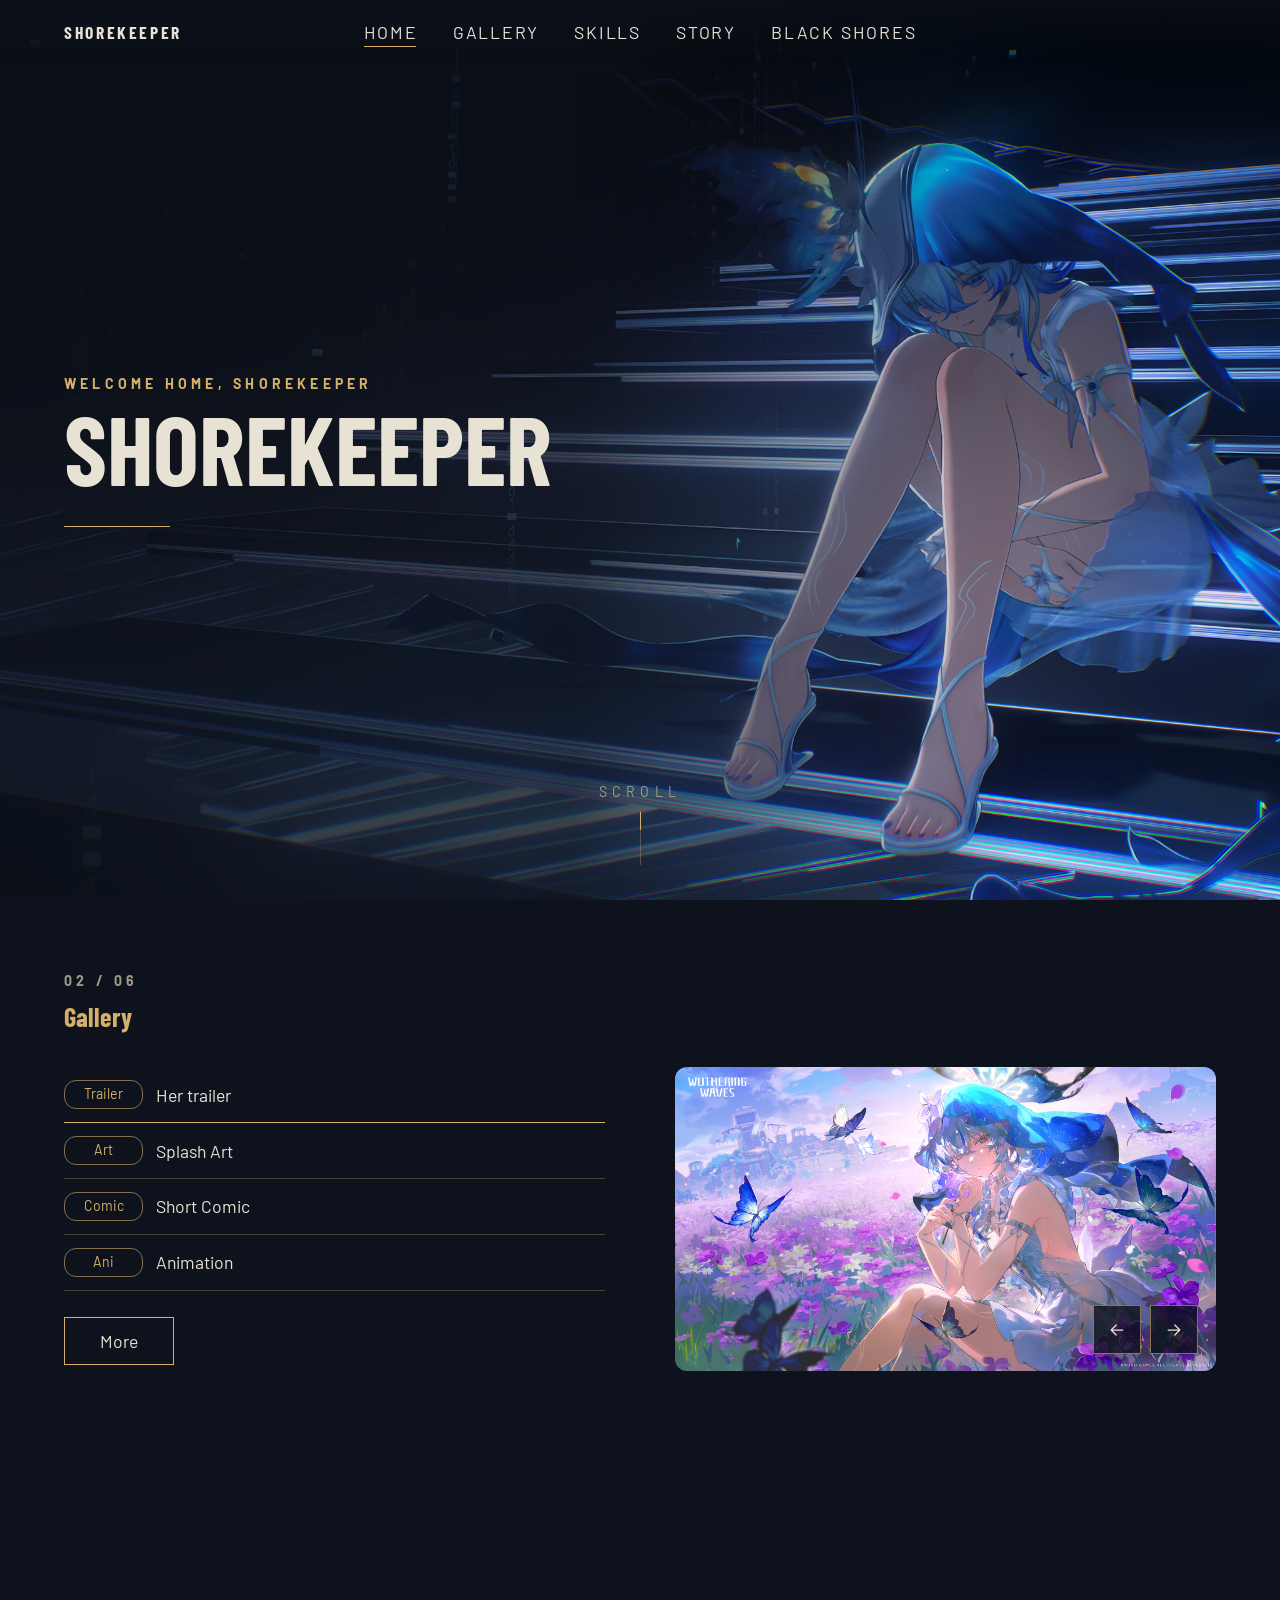
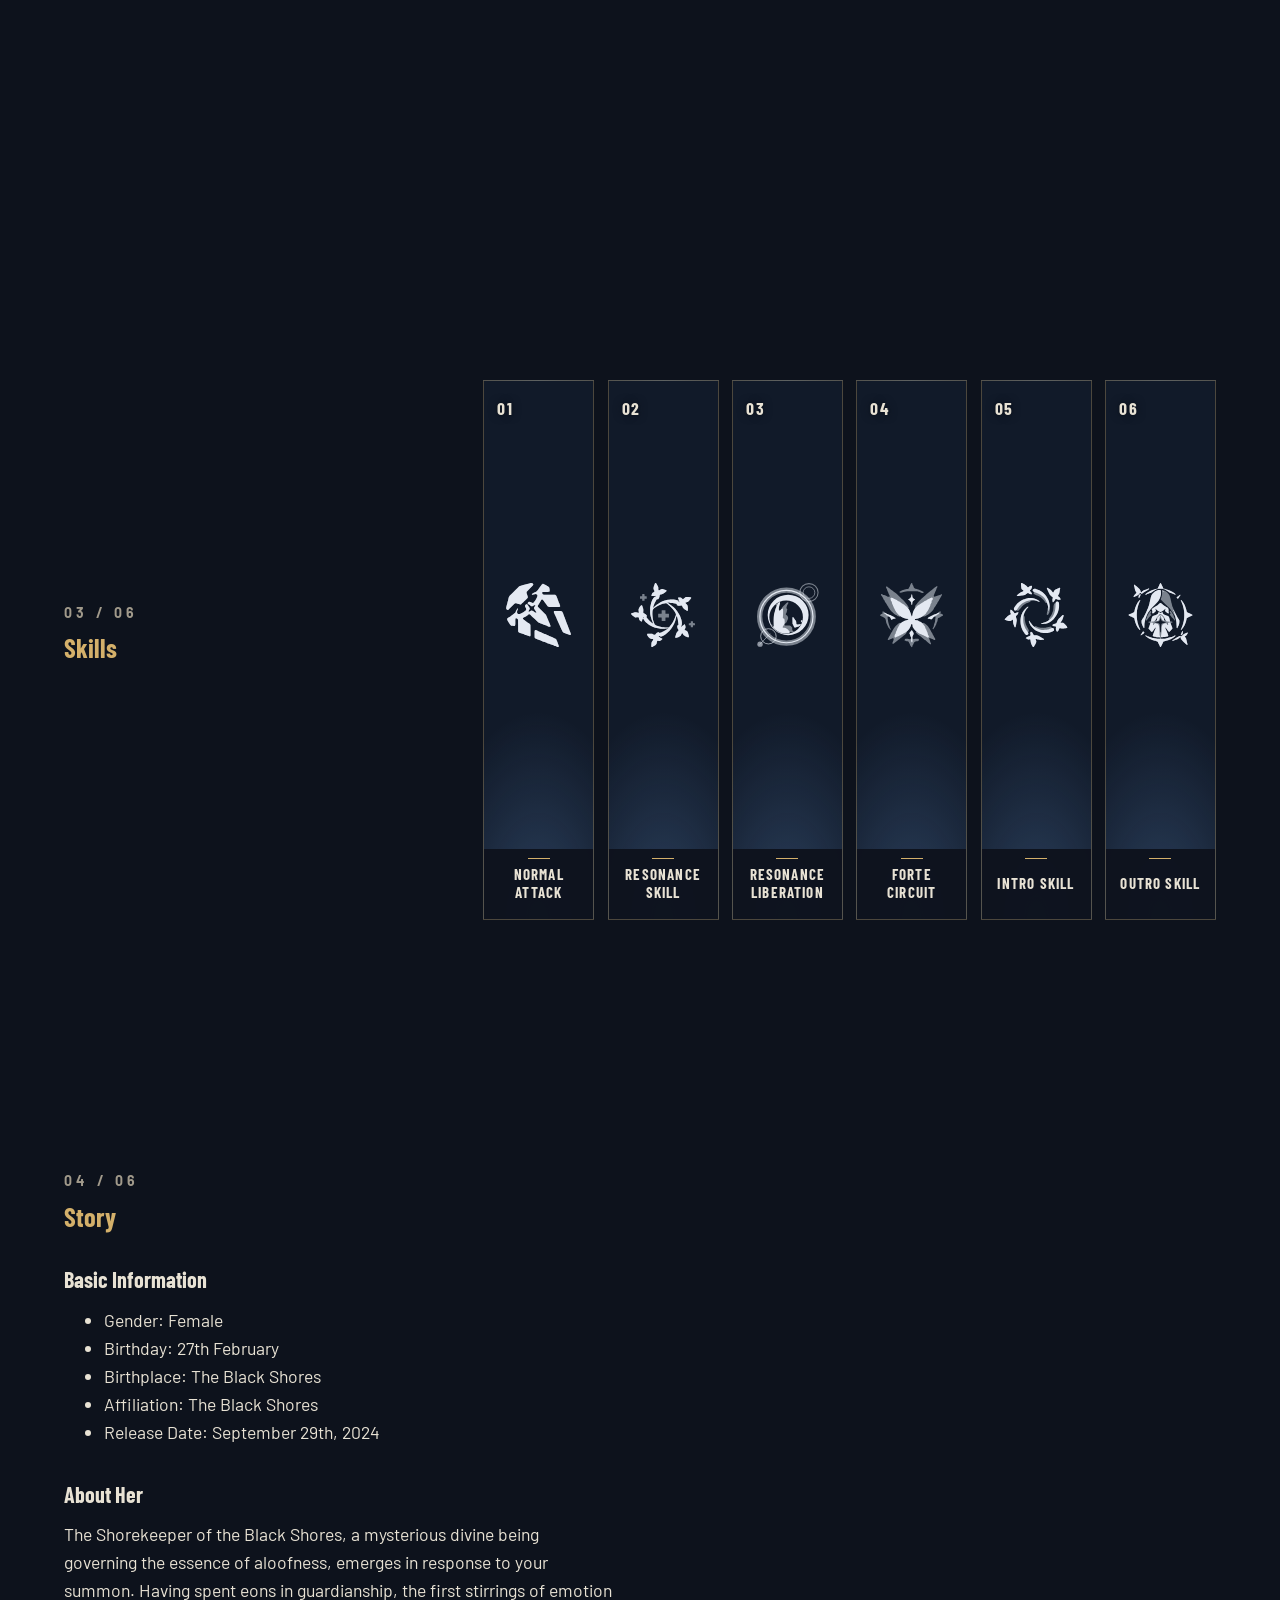
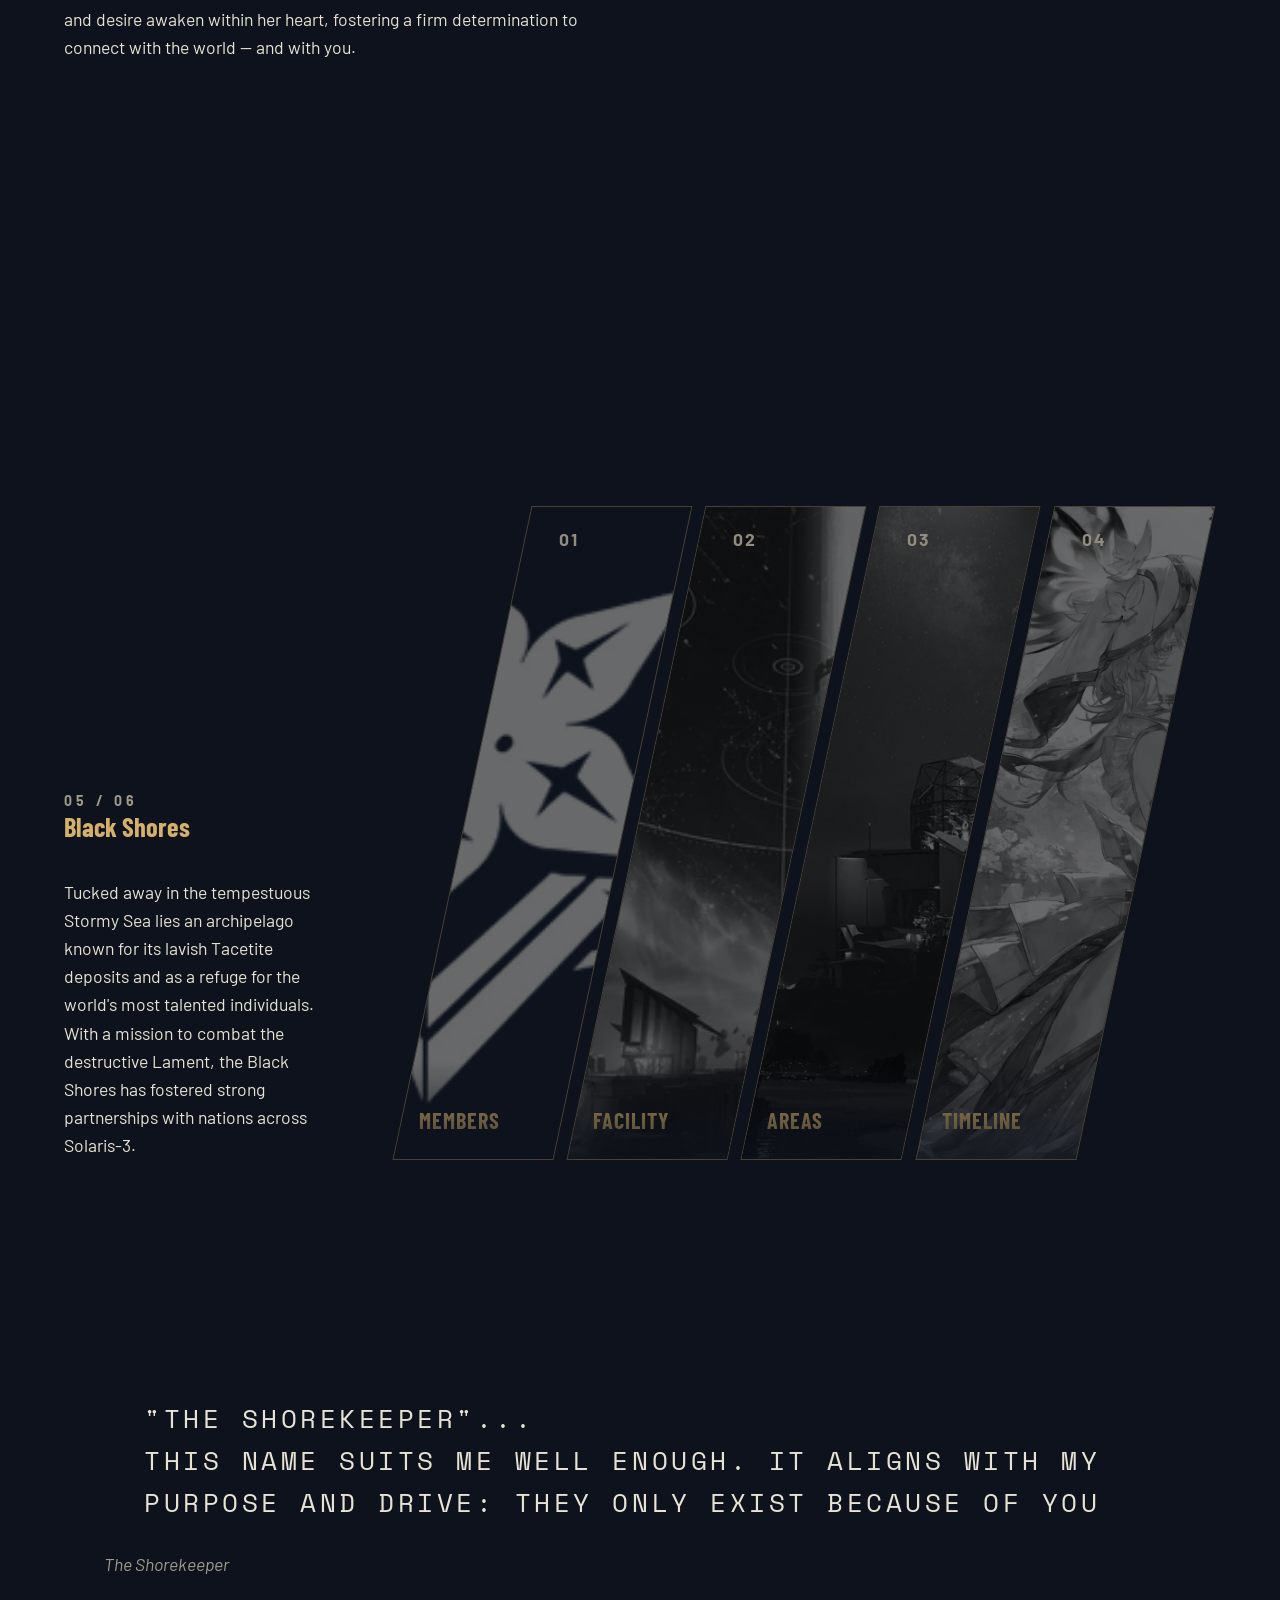
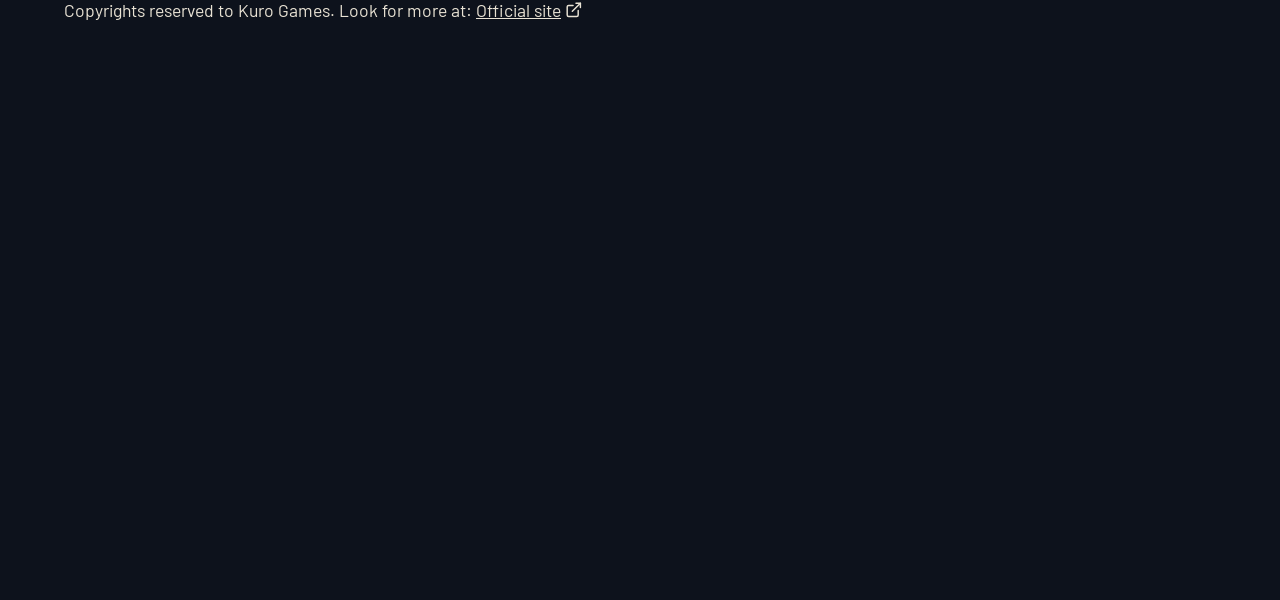
==== commit b00d80cb: "Black Shores Sector" ====
--- a/index.html
+++ b/index.html
@@ -129,13 +129,20 @@
             </section>
         </section>
   
+                <!--Stage 5: Black Shores archive-->
         <section id = "black-shores" class = "screen black-shores">
+            <button class = "bs-close" type = "button">
+                <svg viewBox="0 0 24 24" width="16" height="16" fill="none" stroke="currentColor" stroke-width="1.5" stroke-linecap="round" stroke-linejoin="round" aria-hidden="true"><path d="M19 12H5M11 6l-6 6 6 6"></path></svg>
+                All sectors
+            </button>
             <div class = "bs-intro">
                 <h2>Black Shores</h2>
                 <p>Tucked away in the tempestuous Stormy Sea lies an archipelago known for its lavish Tacetite deposits and as a refuge for the world's most talented individuals. With a mission to combat the destructive Lament, the Black Shores has fostered strong partnerships with nations across Solaris-3.</p>
             </div>
+            <div class = "bs-stage"></div>
             <div class = "bs-bars"></div>
         </section>
+
 
     </main>
         <!--Stage 6: Footage-->
--- a/style.css
+++ b/style.css
@@ -26,6 +26,8 @@
     --font-quote: "Space Mono", monospace;
     --space-side: 5vw;
     --color-ice: #8fd3ff;
+    --color-tape-dark: #161d2b;
+    --color-tape-light: #ddd6c6;
     --color-shade-dark: rgb(13 18 28 / 0.8);
     --color-shade-clear: rgb(13 18 28 / 0.1);
     --gradient-shade: linear-gradient(to right, var(--color-shade-dark) 45%, var(--color-shade-clear) 80%);
@@ -569,7 +571,7 @@
 }
  
 .skill-shade {
-    background-image: var(--gradient-shade);
+    background-image: linear-gradient(to right, var(--color-shade-dark) 25%, var(--color-shade-clear) 55%);
     z-index: -1;
 }
  
@@ -1172,6 +1174,219 @@
   outline: 2px solid var(--color-text);
   outline-offset: 3px;
 }
+.bar::after {
+  content: "";
+  position: absolute;
+  inset: 0;
+  background: linear-gradient(to top,
+                              var(--color-shade-dark),
+                              var(--color-shade-clear) 15%);
+}
+
+.black-shores {
+  position: relative;
+  display: grid;
+  grid-template-columns: minmax(14rem, 1fr) minmax(0, 3fr);
+  align-items: end;
+  gap: var(--space-7);
+  padding-bottom: calc(var(--space-8) * 2);
+}
+
+.bs-close {
+  position: absolute;
+  top: var(--space-5);
+  left: var(--space-side);
+  display: none;
+  align-items: center;
+  gap: var(--space-2);
+  min-height: 2.75rem;
+  padding: 0 var(--space-4);
+  border: 1px solid var(--color-accent-border);
+  background-color: rgb(13 18 28 / 0.5);
+  color: var(--color-text);
+  font: inherit;
+  font-size: var(--text-sm);
+  letter-spacing: 0.2em;
+  text-transform: uppercase;
+  cursor: pointer;
+}
+ 
+.bs-close:hover,
+.bs-close:focus-visible {
+  color: var(--color-accent);
+  border-color: var(--color-accent);
+}
+ 
+.bs-close:focus-visible {
+  outline: 2px solid var(--color-text);
+  outline-offset: 2px;
+}
+ 
+.bs-stage {
+  display: none;
+}
+ 
+.black-shores.is-open {
+  grid-template-columns: minmax(0, 1fr);
+  align-items: center;
+}
+ 
+.black-shores.is-open .bs-close {
+  display: flex;
+}
+ 
+.black-shores.is-open .bs-intro {
+  display: none;
+}
+ 
+.black-shores.is-open .bs-stage {
+  display: flex;
+  flex-wrap: wrap;
+  align-content: center;
+  justify-content: center;
+  gap: var(--space-6);
+  min-height: calc(100vh - 20rem);
+  padding-top: var(--space-7);
+}
+ 
+.black-shores.is-open .bs-bars {
+  --bar-h: 3.5rem;
+  justify-self: center;
+  width: min(100%, 48rem);
+}
+ 
+.black-shores.is-open .bar-in {
+  flex-direction: row;
+  align-items: center;
+  justify-content: center;
+  padding: 0 var(--space-4);
+}
+ 
+.black-shores.is-open .bar-num {
+  display: none;
+}
+ 
+.black-shores.is-open .bar-label {
+  writing-mode: horizontal-tb;
+  transform: none;
+  font-size: var(--text-sm);
+}
+ 
+.bar[aria-current="true"] {
+  border-color: var(--color-accent);
+  background-color: rgb(212 176 106 / 0.18);
+}
+ 
+.bs-empty {
+  margin: 0;
+  color: var(--color-muted);
+}
+
+.tape {
+  position: relative;
+  width: 14rem;
+  height: 8.75rem;
+  padding: 0;
+  border: 0;
+  border-radius: 0.45rem;
+  background-color: var(--color-tape-dark);
+  color: inherit;
+  font: inherit;
+  cursor: pointer;
+  transition: transform var(--duration-2) var(--ease-standard);
+}
+ 
+.tape.light {
+  background-color: var(--color-tape-light);
+}
+ 
+.tape.featured {
+  width: 16.5rem;
+  height: 10.3rem;
+  background: linear-gradient(140deg, rgb(143 211 255 / 0.28), rgb(22 34 54 / 0.92) 55%);
+  box-shadow: inset 0 0 0 1px rgb(143 211 255 / 0.45), 0 0 2rem rgb(143 211 255 / 0.28);
+}
+ 
+.tape:hover,
+.tape:focus-visible {
+  transform: translateY(-0.3rem);
+}
+ 
+.tape:focus-visible {
+  outline: 2px solid var(--color-text);
+  outline-offset: 4px;
+}
+ 
+.tape-label {
+  position: absolute;
+  top: 0.7rem;
+  left: 0.75rem;
+  right: 0.75rem;
+  height: 50%;
+  padding: 0.45rem 0.6rem 0;
+  border-bottom: 2px solid var(--color-accent);
+  border-radius: 3px;
+  background-color: var(--color-text);
+  color: var(--color-bg);
+  text-align: left;
+  overflow: hidden;
+}
+ 
+.tape.light .tape-label {
+  background-color: var(--color-tape-dark);
+  color: var(--color-text);
+}
+ 
+.tape.featured .tape-label {
+  border-bottom-color: var(--color-ice);
+}
+ 
+.tape-code {
+  display: block;
+  font-family: var(--font-quote);
+  font-size: 0.55rem;
+  line-height: 1.4;
+  letter-spacing: 0.08em;
+  opacity: 0.75;
+}
+ 
+.tape-name {
+  display: block;
+  margin-top: 0.15rem;
+  font-family: var(--font-heading);
+  font-size: var(--text-base);
+  font-weight: 700;
+  line-height: 1.1;
+  text-transform: uppercase;
+}
+ 
+.tape-window {
+  position: absolute;
+  bottom: 0.75rem;
+  left: 25%;
+  right: 25%;
+  height: 32%;
+  display: flex;
+  align-items: center;
+  justify-content: space-between;
+  padding: 0 0.55rem;
+  border-radius: 1.4rem;
+  background-color: var(--color-bg);
+}
+ 
+.tape-reel {
+  width: 1.6rem;
+  height: 1.6rem;
+  border: 2px solid var(--color-muted);
+  border-radius: 50%;
+  background: repeating-conic-gradient(var(--color-muted) 0deg 14deg, transparent 14deg 60deg);
+}
+ 
+.tape.featured .tape-reel {
+  border-color: var(--color-ice);
+  background: repeating-conic-gradient(var(--color-ice) 0deg 14deg, transparent 14deg 60deg);
+}
+
 
 @media (max-width: 1100px) {
   .bar-label {
@@ -1206,4 +1421,60 @@
   .bar-label {
     margin-left: 0;
   }
-}
+  .black-shores.is-open .bs-bars {
+    --bar-h: 3rem;
+    flex-direction: row;
+    width: 100%;
+    height: var(--bar-h);
+  }
+ 
+  .black-shores.is-open .bar {
+    flex: 1 1 0;
+  }
+ 
+  .black-shores.is-open .bar-in {
+    padding: 0 var(--space-2);
+  }
+ 
+  .black-shores.is-open .bar-label {
+    font-size: 0.7rem;
+  }
+ 
+  .black-shores.is-open .bs-stage {
+    min-height: 0;
+    gap: var(--space-4);
+    padding-top: var(--space-8);
+  }
+ 
+  .tape,
+  .tape.featured {
+    width: min(11rem, calc(50% - var(--space-2)));
+    height: auto;
+    aspect-ratio: 1.6;
+  }
+ 
+  .tape-label {
+    height: auto;
+    padding-bottom: 0.4rem;
+  }
+ 
+  .tape-code {
+    display: none;
+  }
+ 
+  .tape-name {
+    font-size: var(--text-sm);
+  }
+ 
+  .tape-window {
+    bottom: 0.5rem;
+    height: 28%;
+  }
+ 
+  .tape-reel {
+    width: 1.1rem;
+    height: 1.1rem;
+  }
+}
+
+
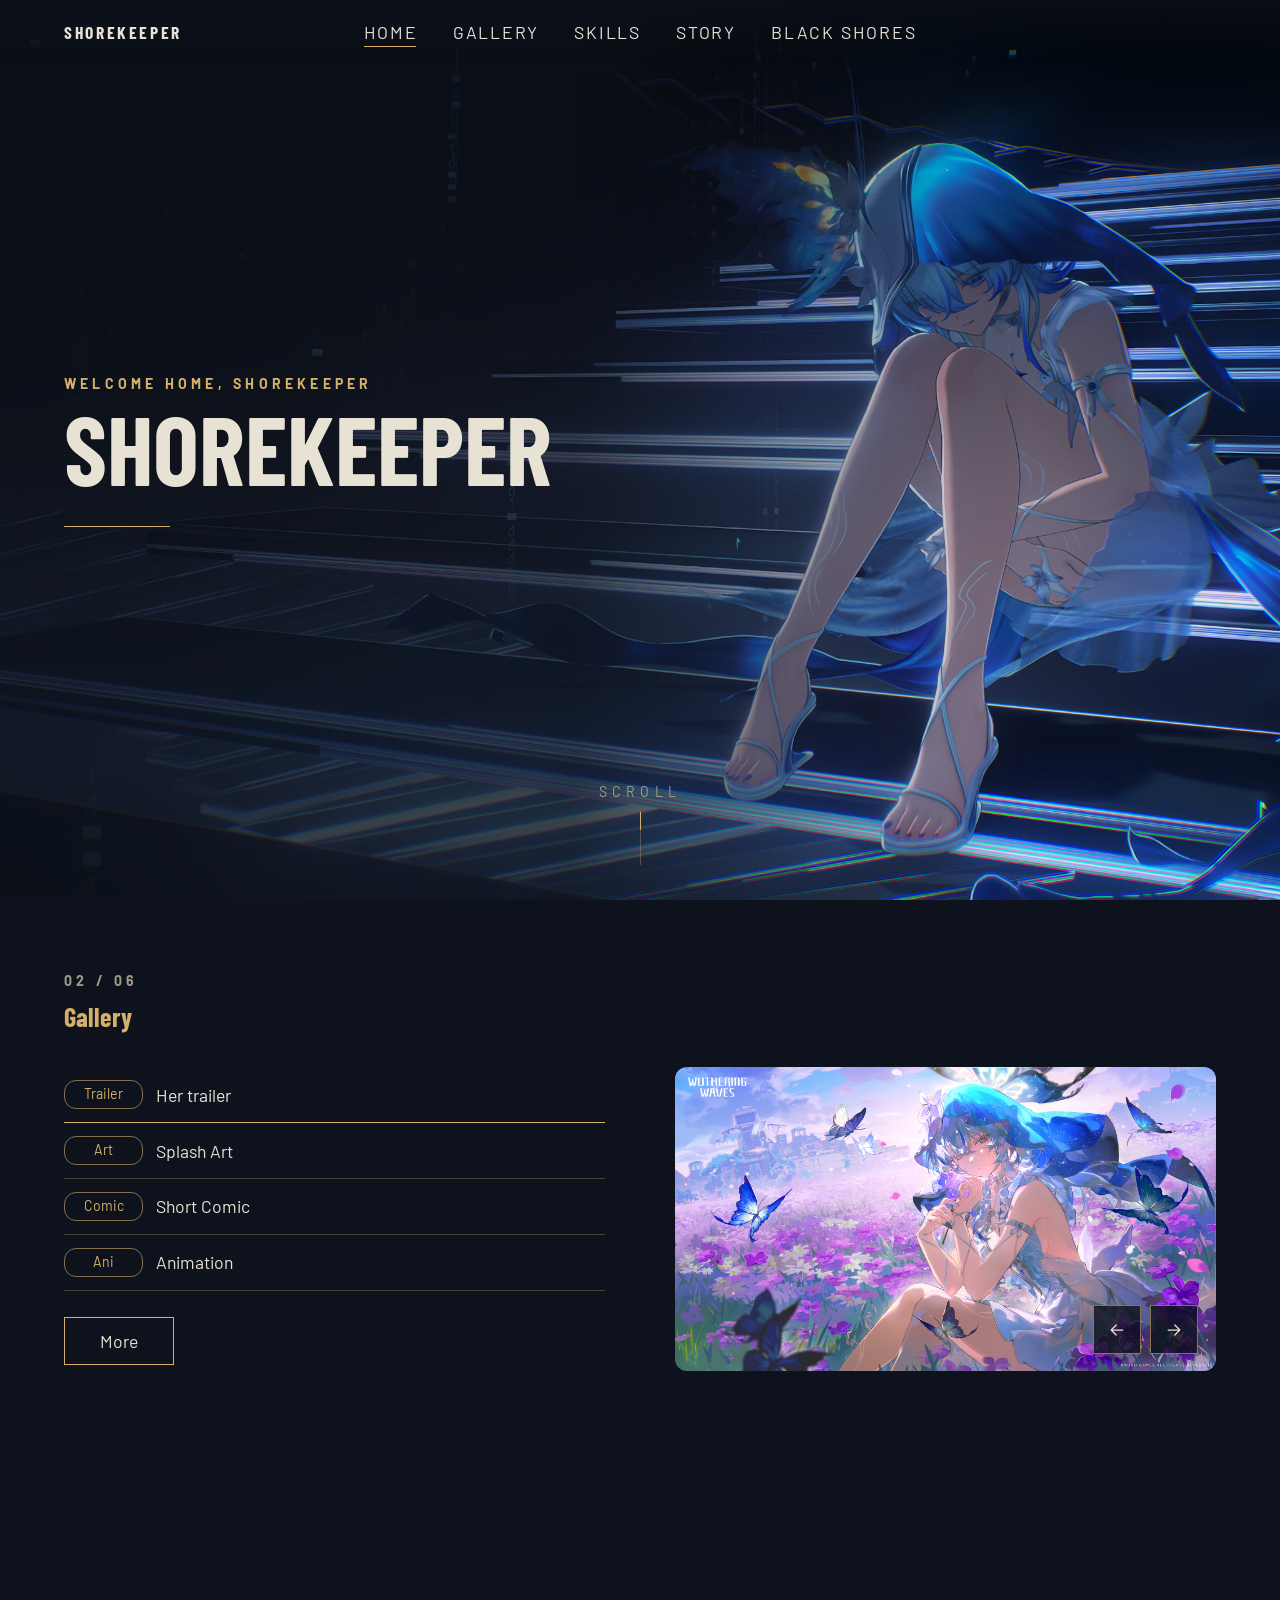
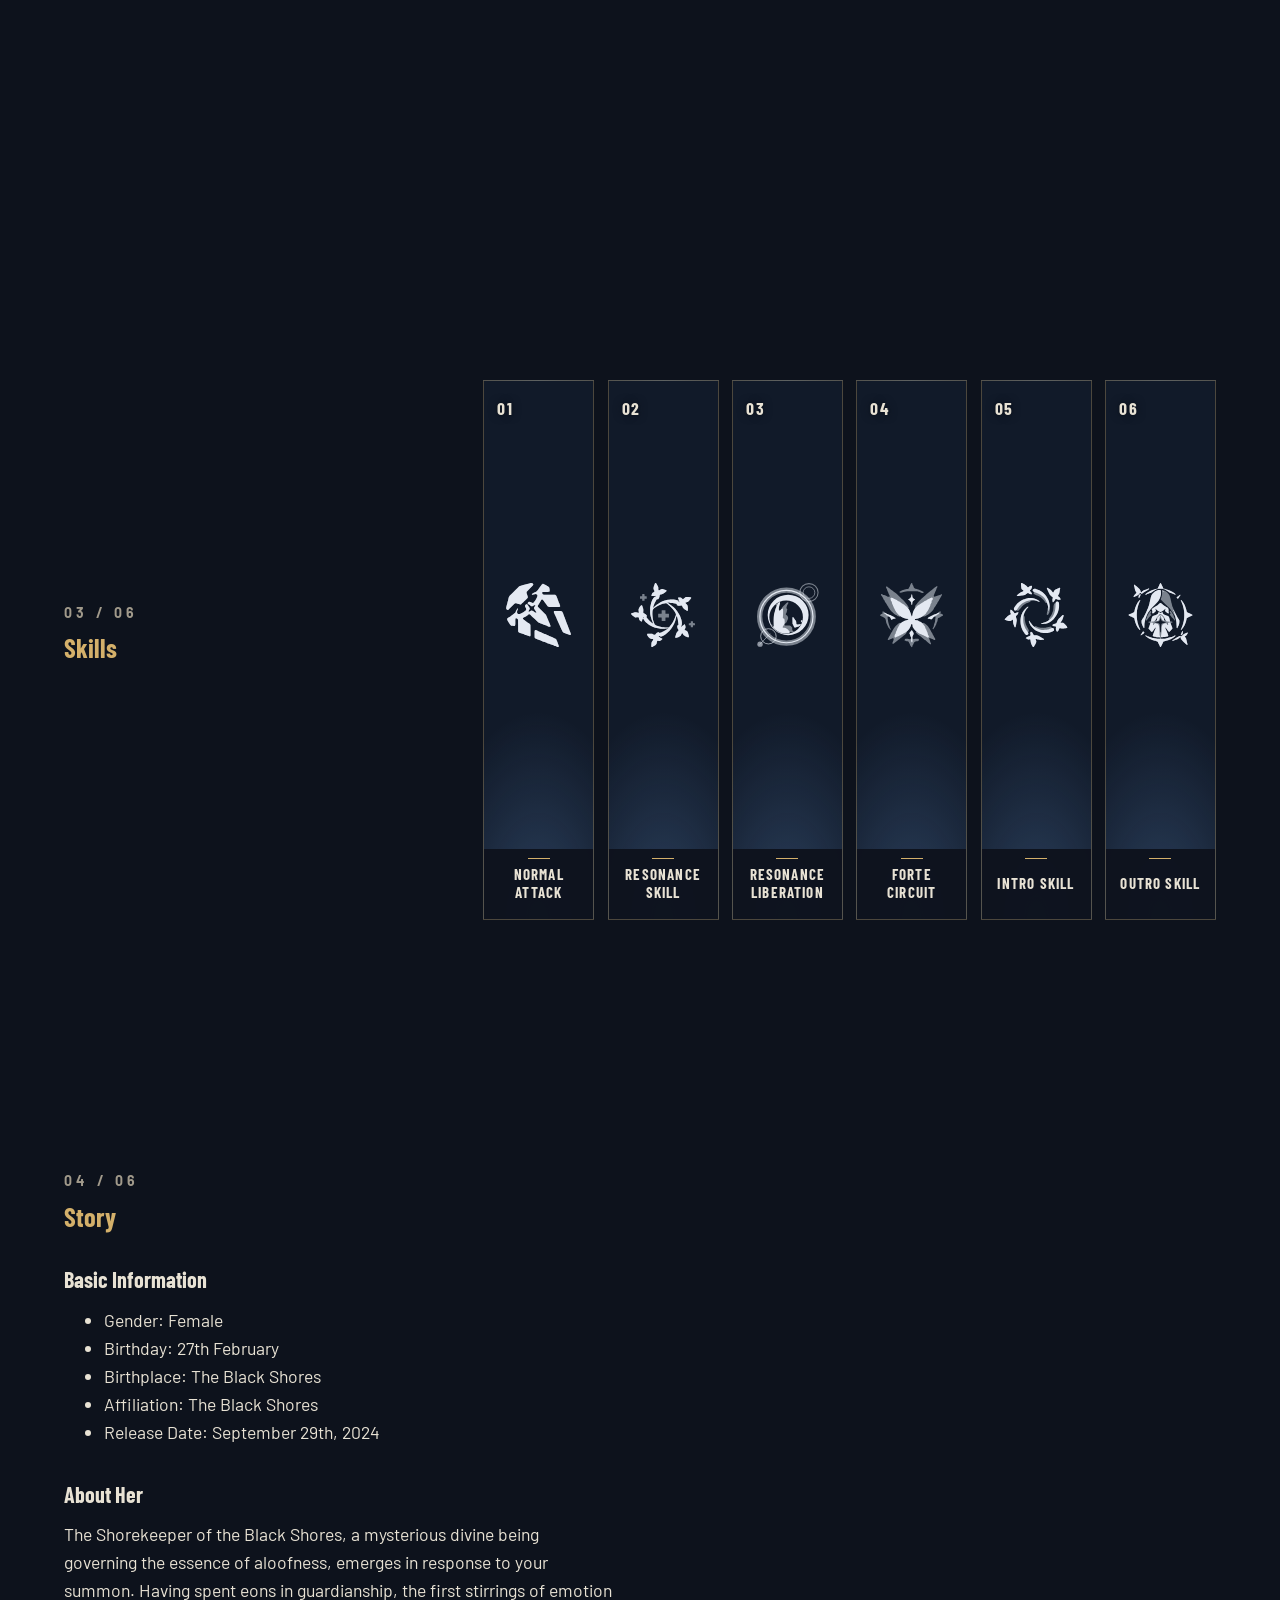
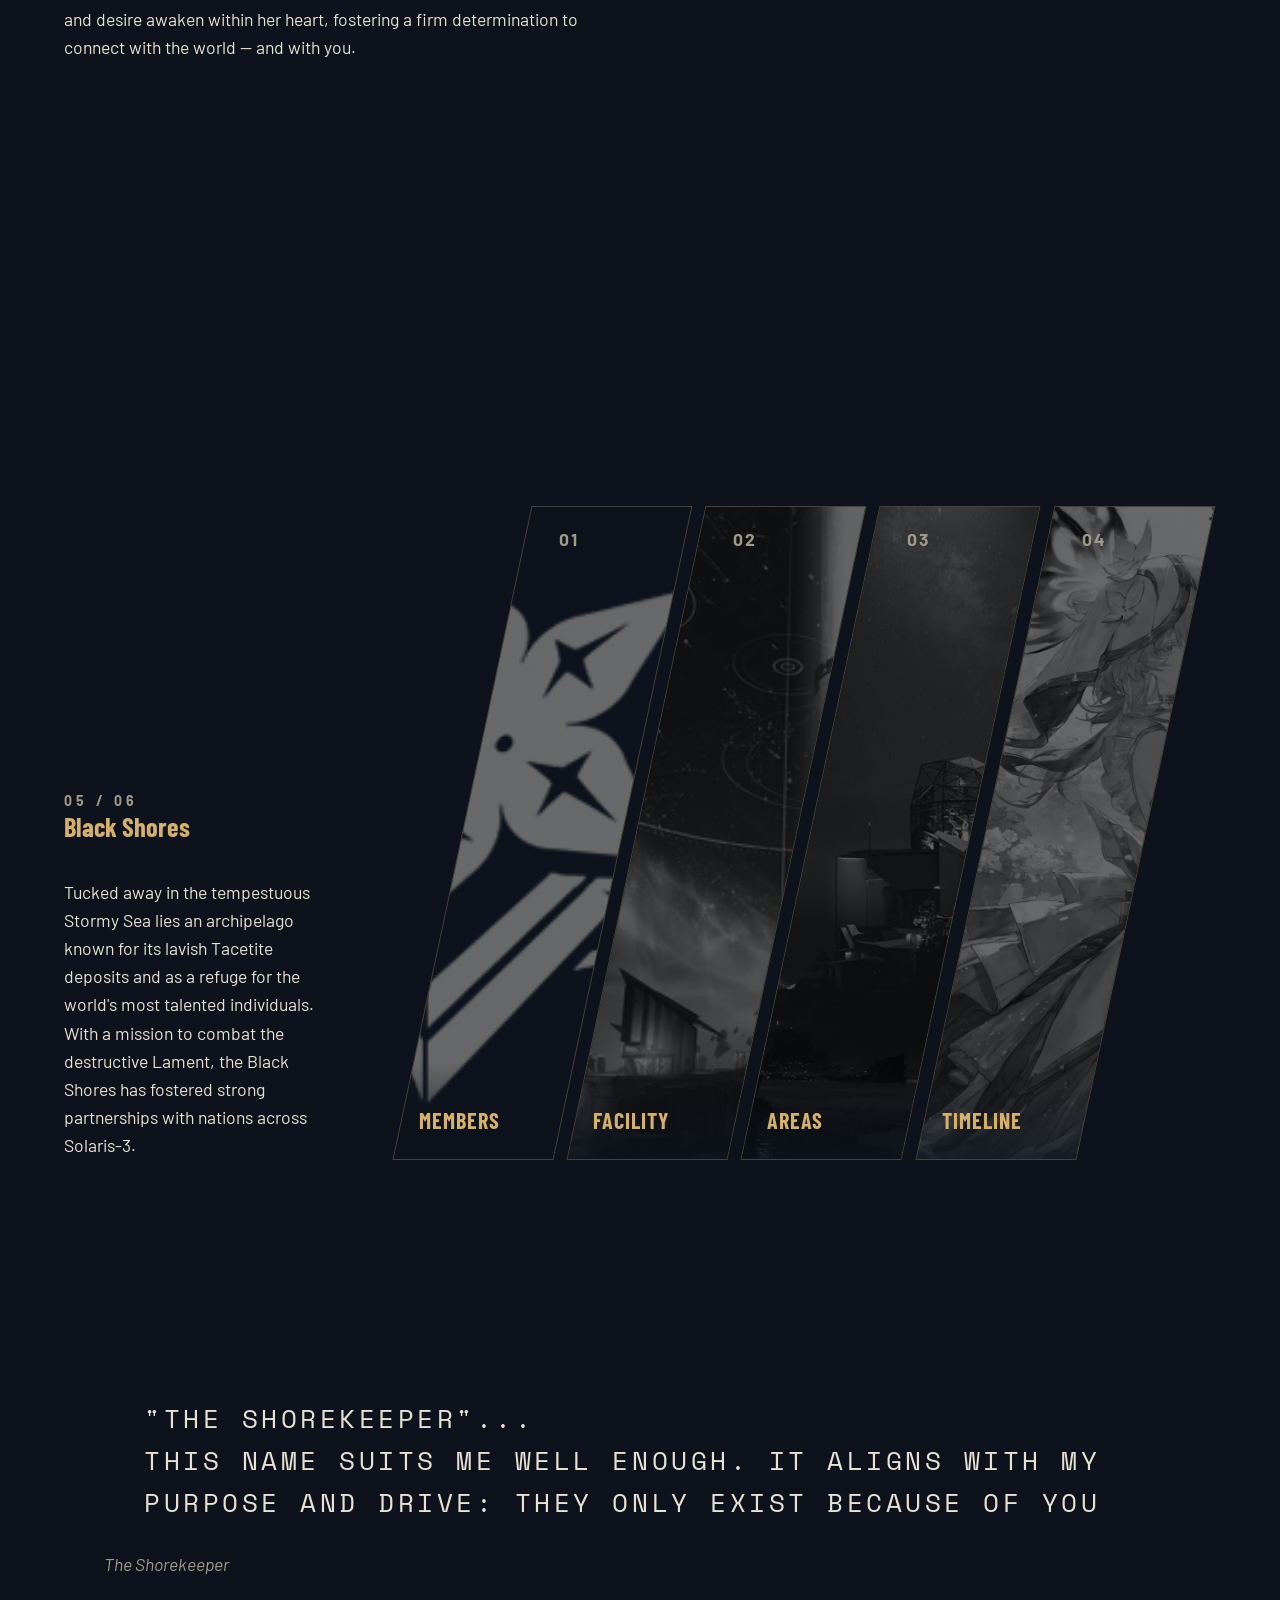
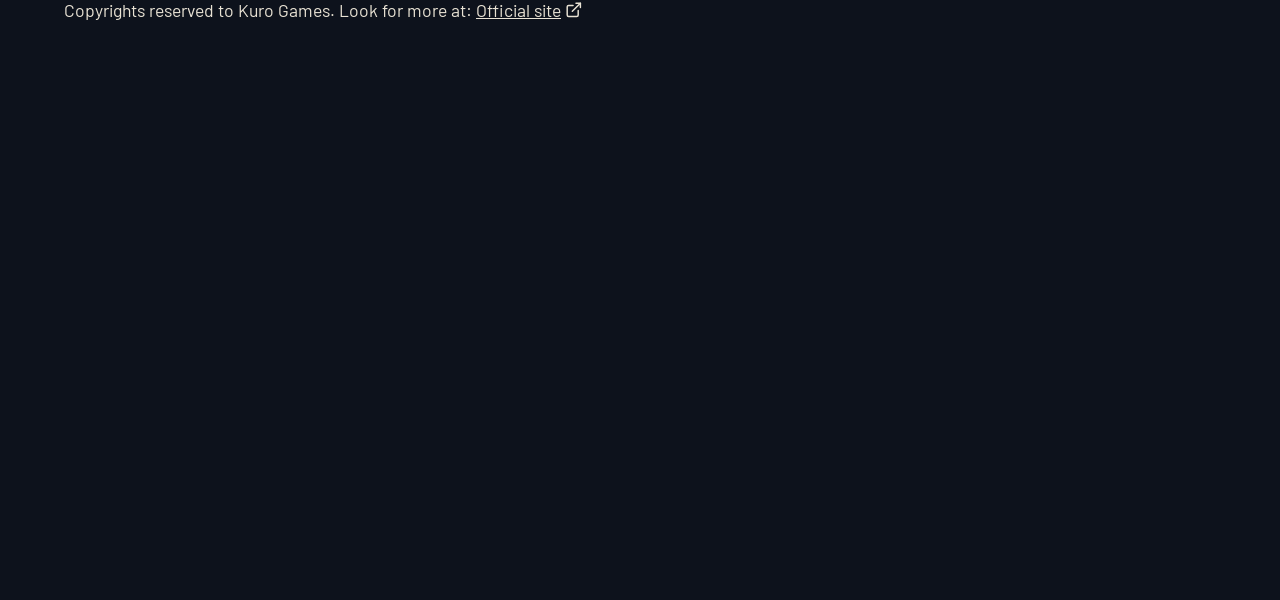
==== commit 74570d41: "Update Black Shores" ====
--- a/index.html
+++ b/index.html
@@ -139,7 +139,10 @@
                 <h2>Black Shores</h2>
                 <p>Tucked away in the tempestuous Stormy Sea lies an archipelago known for its lavish Tacetite deposits and as a refuge for the world's most talented individuals. With a mission to combat the destructive Lament, the Black Shores has fostered strong partnerships with nations across Solaris-3.</p>
             </div>
-            <div class = "bs-stage"></div>
+            <div class = "bs-stage">
+                <div class = "bs-world"></div>
+            </div>
+
             <div class = "bs-bars"></div>
         </section>
 
--- a/style.css
+++ b/style.css
@@ -1130,6 +1130,7 @@
   align-items: flex-start;
   padding: var(--space-4) var(--space-4) var(--space-5) var(--space-5);
   transform: skewX(12deg);
+  z-index: 1;
 }
  
 .bar-num {
@@ -1240,14 +1241,37 @@
 }
  
 .black-shores.is-open .bs-stage {
-  display: flex;
-  flex-wrap: wrap;
-  align-content: center;
-  justify-content: center;
-  gap: var(--space-6);
-  min-height: calc(100vh - 20rem);
-  padding-top: var(--space-7);
-}
+  display: block;
+  position: relative;
+  height: max(24rem, 100vh - 20rem);
+  margin-top: var(--space-7);
+  perspective: 70rem;
+ }
+
+.bs-world {
+  --depth: 0rem;
+  position: absolute;
+  inset: 0;
+  display: grid;
+  place-items: center;
+  transform-style: preserve-3d;
+  transform: translateZ(var(--depth));
+  pointer-events: none;
+}
+
+@media (max-width: 1360px) {
+  .bs-world {
+    --depth: -8rem;
+  }
+}
+
+@media (max-width: 1200px) {
+  .bs-world {
+    --depth: -18rem;
+  }
+}
+
+
  
 .black-shores.is-open .bs-bars {
   --bar-h: 3.5rem;
@@ -1267,8 +1291,7 @@
 }
  
 .black-shores.is-open .bar-label {
-  writing-mode: horizontal-tb;
-  transform: none;
+  margin-left: 0;
   font-size: var(--text-sm);
 }
  
@@ -1283,39 +1306,126 @@
 }
 
 .tape {
-  position: relative;
-  width: 14rem;
-  height: 8.75rem;
+  --w: 14rem;
+  --h: 8.75rem;
+  --d: 1.4rem;
+  --shell: var(--color-tape-dark);
+  --x: 0rem;
+  --y: 0rem;
+  --z: 0rem;
+  --rx: 0deg;
+  --ry: 0deg;
+  --rz: 0deg;
+  --lift: 0rem;
+  --turn: 1;
+  position: absolute;
+  left: calc(50% + var(--x));
+  top: calc(50% + var(--y));
+  width: var(--w);
+  height: var(--h);
   padding: 0;
   border: 0;
-  border-radius: 0.45rem;
-  background-color: var(--color-tape-dark);
+  background: none;
   color: inherit;
   font: inherit;
   cursor: pointer;
-  transition: transform var(--duration-2) var(--ease-standard);
+  pointer-events: auto;
+  transform-style: preserve-3d;
+  transform: translate(-50%, -50%)
+             translateZ(calc(var(--z) + var(--lift)))
+             rotateX(calc(var(--rx) * var(--turn)))
+             rotateY(calc(var(--ry) * var(--turn)))
+             rotateZ(calc(var(--rz) * var(--turn)));
+  transition: transform var(--duration-4) var(--ease-standard);
 }
  
 .tape.light {
-  background-color: var(--color-tape-light);
+  --shell: var(--color-tape-light);
 }
  
 .tape.featured {
-  width: 16.5rem;
-  height: 10.3rem;
+  --w: 16.5rem;
+  --h: 10.3rem;
+  --d: 1.6rem;
+  --shell: rgb(22 34 54);
+}
+ 
+.tape:hover,
+.tape:focus-visible {
+  --lift: 6rem;
+  --turn: 0.2;
+}
+ 
+.tape:focus-visible {
+  outline: none;
+}
+ 
+.tape:focus-visible .tape-front {
+  outline: 2px solid var(--color-text);
+  outline-offset: 4px;
+}
+
+.tape-face {
+  position: absolute;
+  background-color: var(--shell);
+  backface-visibility: hidden;
+}
+ 
+.tape-front,
+.tape-back {
+  inset: 0;
+  border-radius: 0.45rem;
+}
+ 
+.tape-front {
+  transform: translateZ(calc(var(--d) / 2));
+}
+ 
+.tape-back {
+  transform: rotateY(180deg) translateZ(calc(var(--d) / 2));
+  filter: brightness(0.8);
+}
+ 
+.tape-top,
+.tape-bottom {
+  left: 0.45rem;
+  right: 0.45rem;
+  top: calc(50% - var(--d) / 2);
+  height: var(--d);
+}
+ 
+.tape-top {
+  transform: rotateX(90deg) translateZ(calc(var(--h) / 2));
+  filter: brightness(1.3);
+}
+ 
+.tape-bottom {
+  transform: rotateX(-90deg) translateZ(calc(var(--h) / 2));
+  filter: brightness(0.6);
+}
+ 
+.tape-left,
+.tape-right {
+  top: 0.45rem;
+  bottom: 0.45rem;
+  left: calc(50% - var(--d) / 2);
+  width: var(--d);
+  filter: brightness(0.75);
+}
+ 
+.tape-left {
+  transform: rotateY(-90deg) translateZ(calc(var(--w) / 2));
+}
+ 
+.tape-right {
+  transform: rotateY(90deg) translateZ(calc(var(--w) / 2));
+}
+ 
+.tape.featured .tape-front {
   background: linear-gradient(140deg, rgb(143 211 255 / 0.28), rgb(22 34 54 / 0.92) 55%);
   box-shadow: inset 0 0 0 1px rgb(143 211 255 / 0.45), 0 0 2rem rgb(143 211 255 / 0.28);
 }
- 
-.tape:hover,
-.tape:focus-visible {
-  transform: translateY(-0.3rem);
-}
- 
-.tape:focus-visible {
-  outline: 2px solid var(--color-text);
-  outline-offset: 4px;
-}
+
  
 .tape-label {
   position: absolute;
@@ -1395,6 +1505,9 @@
 }
 
 @media (max-width: 1000px) {
+  html {
+    scroll-padding-top: 8rem;
+  }
   .black-shores {
     grid-template-columns: minmax(0, 1fr);
     align-content: center;
@@ -1441,16 +1554,37 @@
   }
  
   .black-shores.is-open .bs-stage {
-    min-height: 0;
-    gap: var(--space-4);
-    padding-top: var(--space-8);
+    height: auto;
+    margin-top: var(--space-8);
+    perspective: 40rem;
+  }
+
+  .bs-world {
+    position: static;
+    transform: none;
+    display: flex;
+    flex-wrap: wrap;
+    justify-content: center;
+    gap: var(--space-5) var(--space-3);
+
   }
  
   .tape,
   .tape.featured {
-    width: min(11rem, calc(50% - var(--space-2)));
-    height: auto;
-    aspect-ratio: 1.6;
+    --w: 8.25rem;
+    --h: 5.15rem;
+    --d: 1rem;
+    position: relative;
+    left: auto;
+    top: auto;
+    transform: translateZ(var(--lift)) rotateX(14deg) rotateY(-16deg);
+   }
+
+  .tape:hover,
+  .tape:focus-visible {
+    --lift: 1.5rem;
+  }
+
   }
  
   .tape-label {
@@ -1475,6 +1609,6 @@
     width: 1.1rem;
     height: 1.1rem;
   }
-}
-
-
+
+
+
